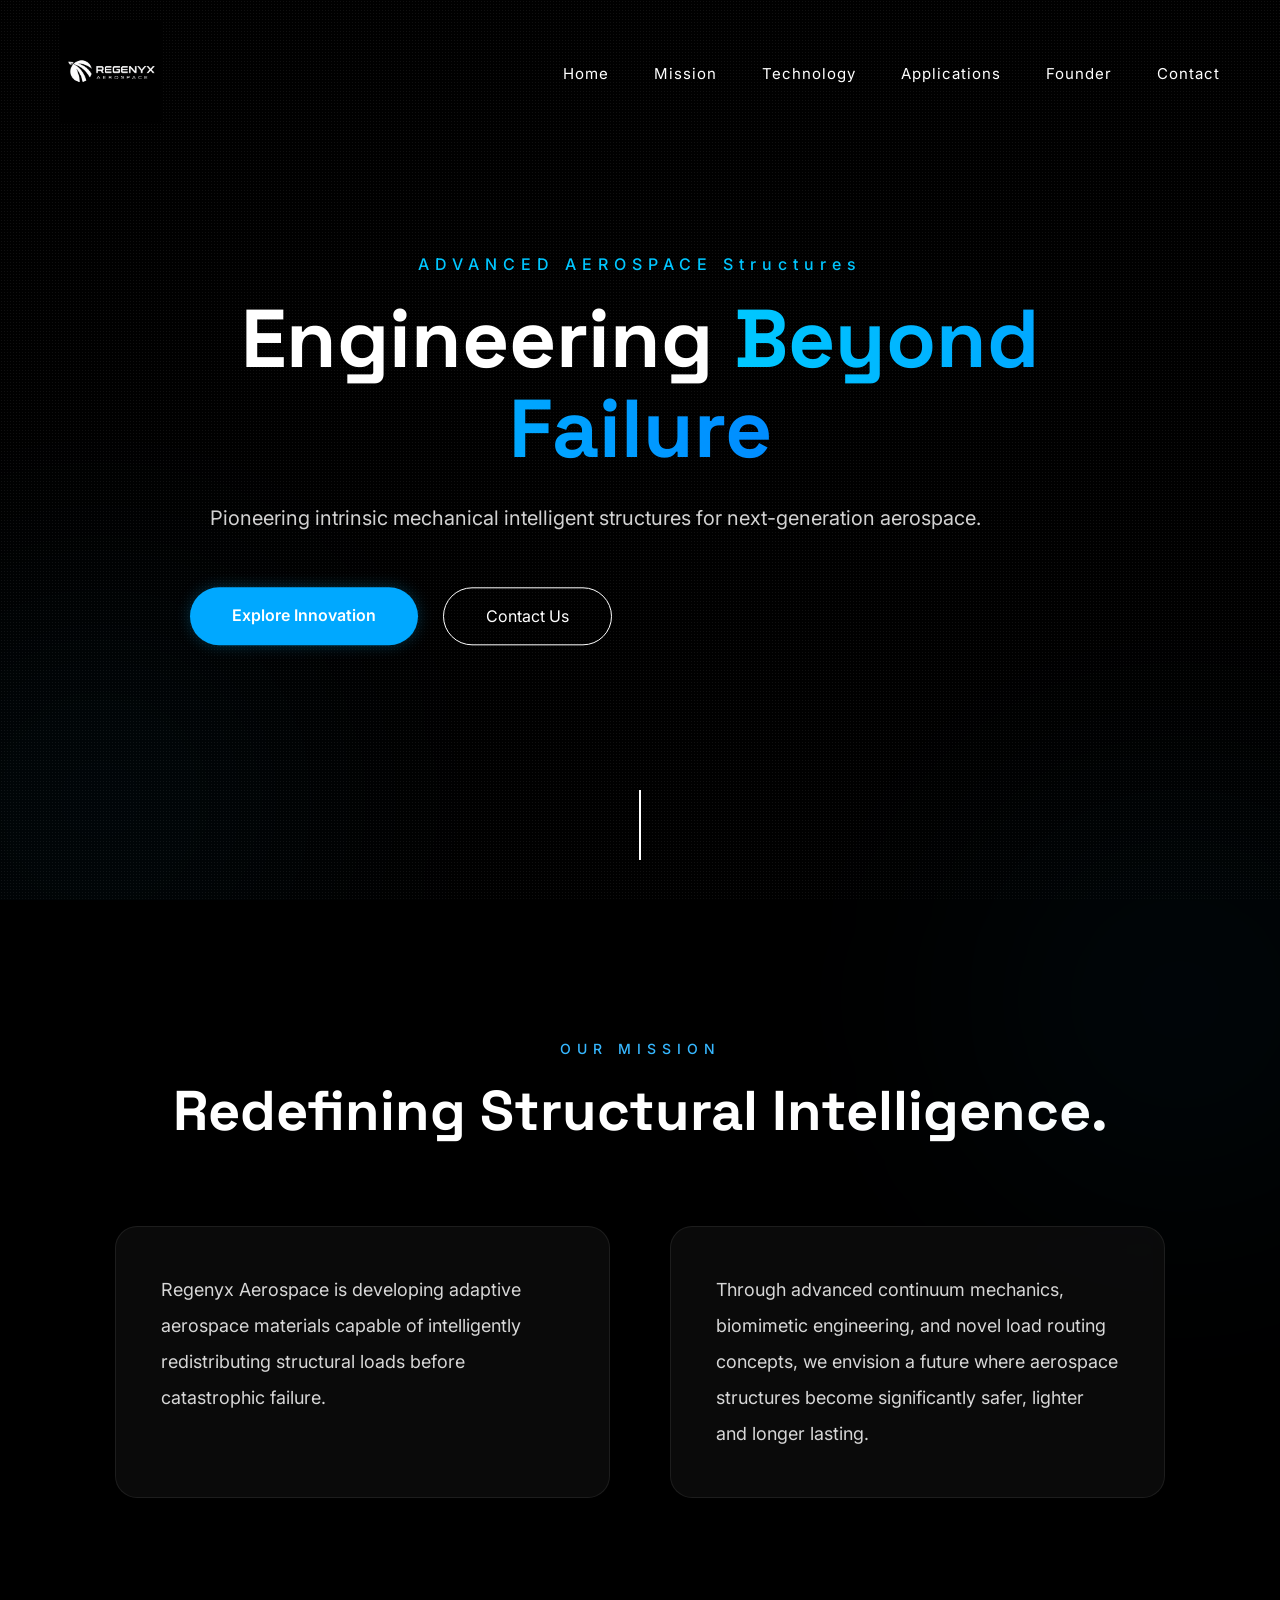
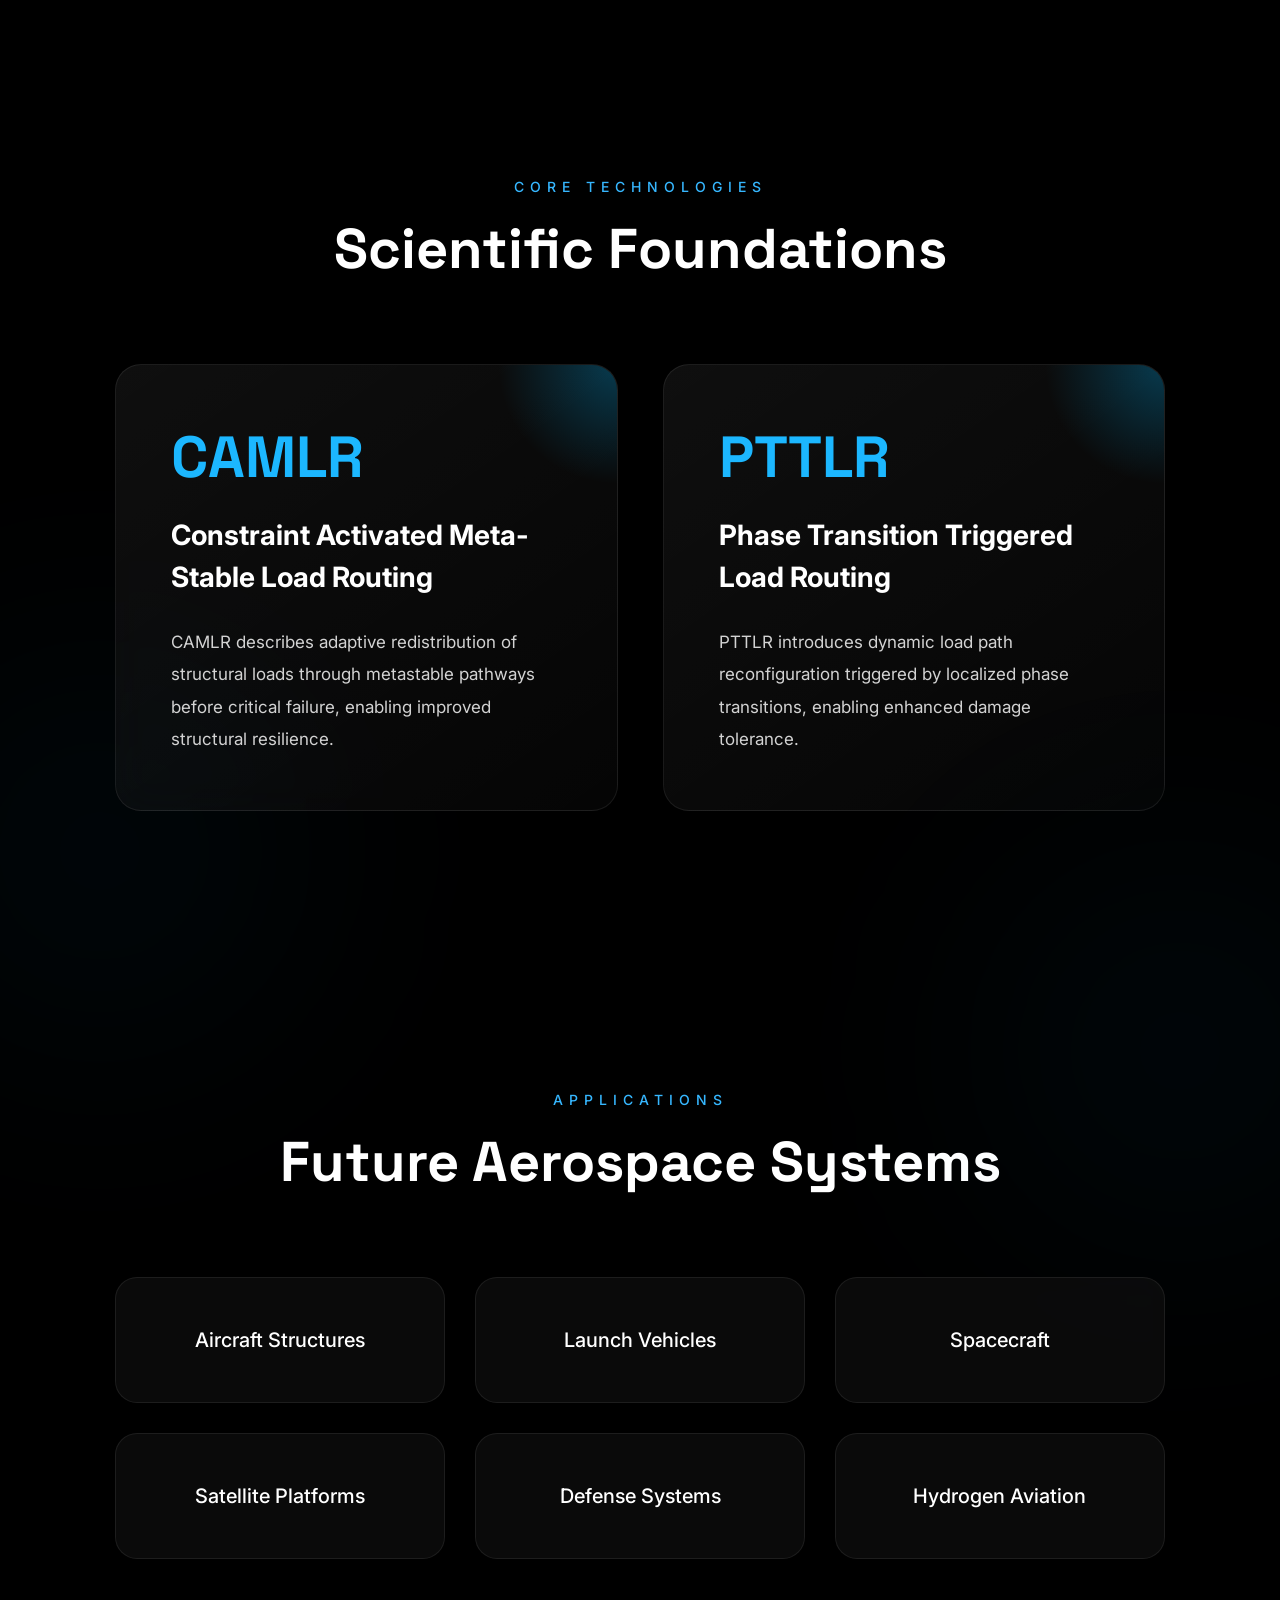
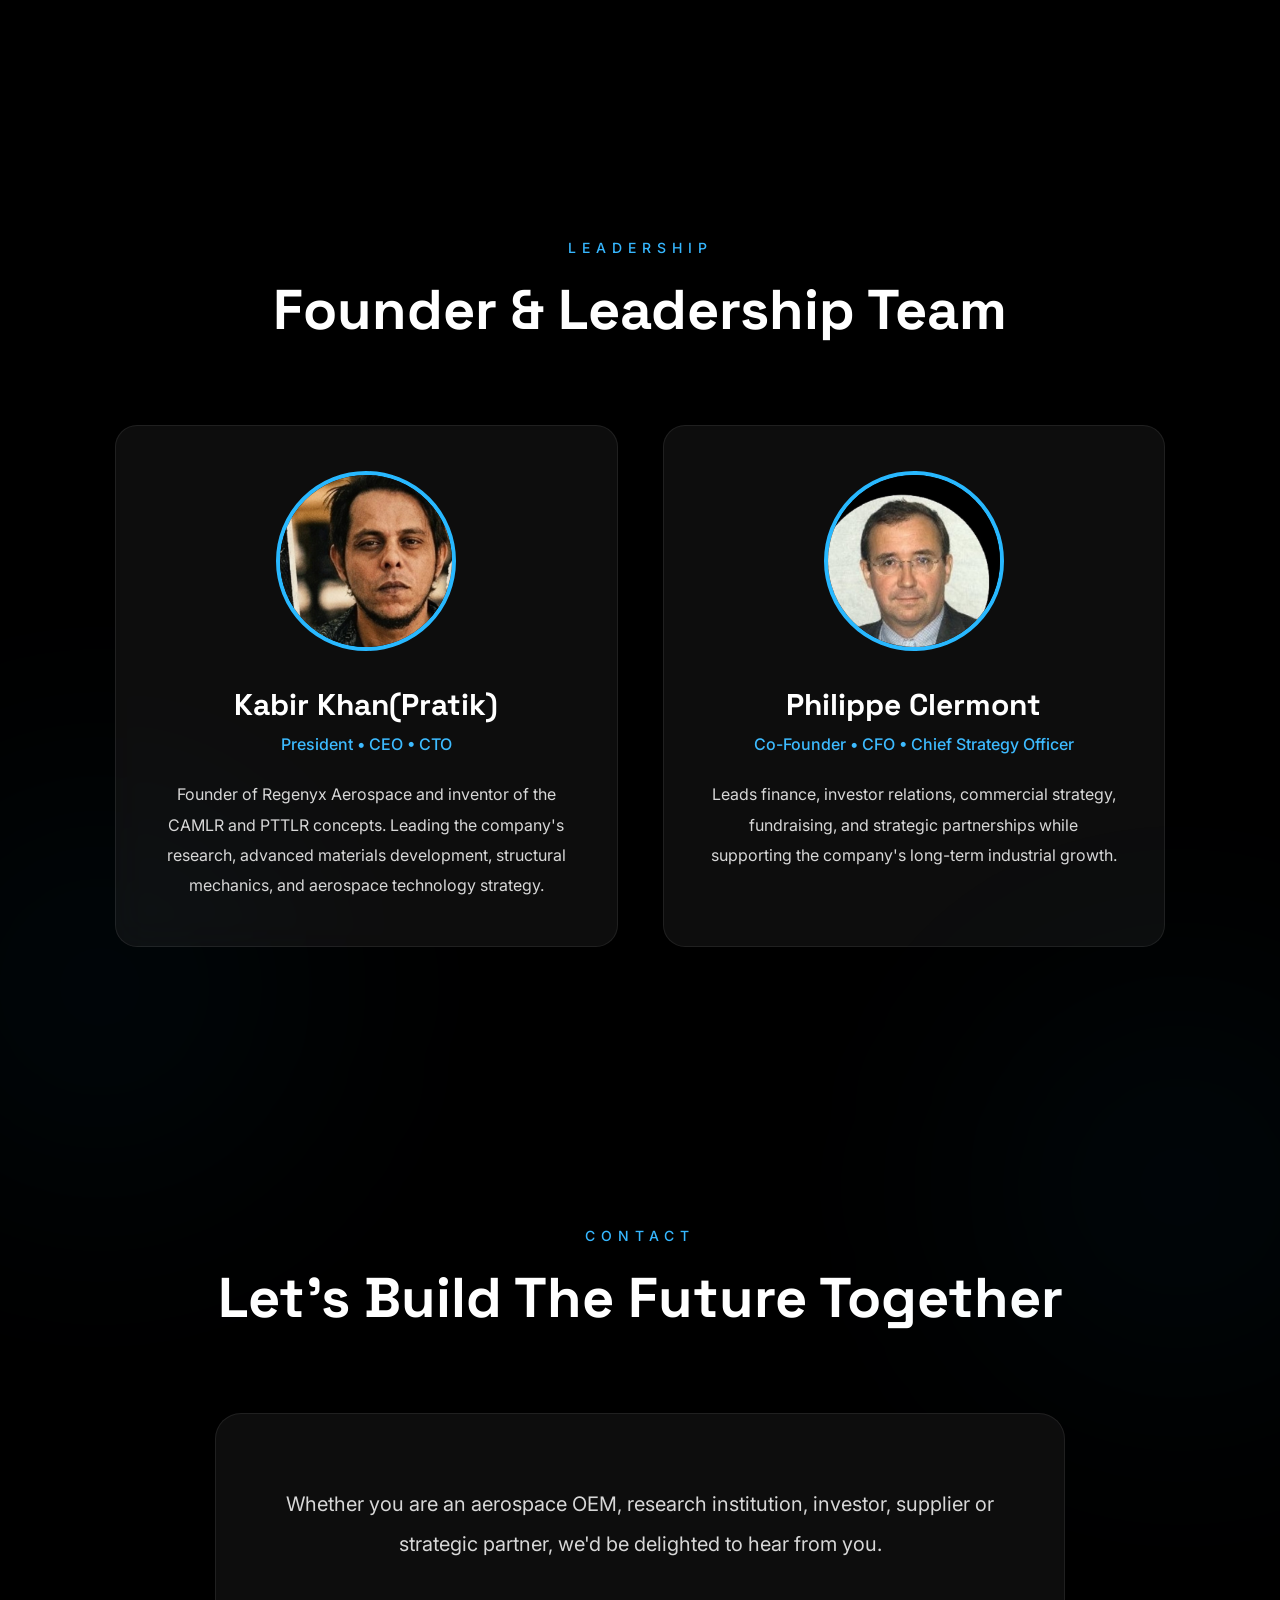
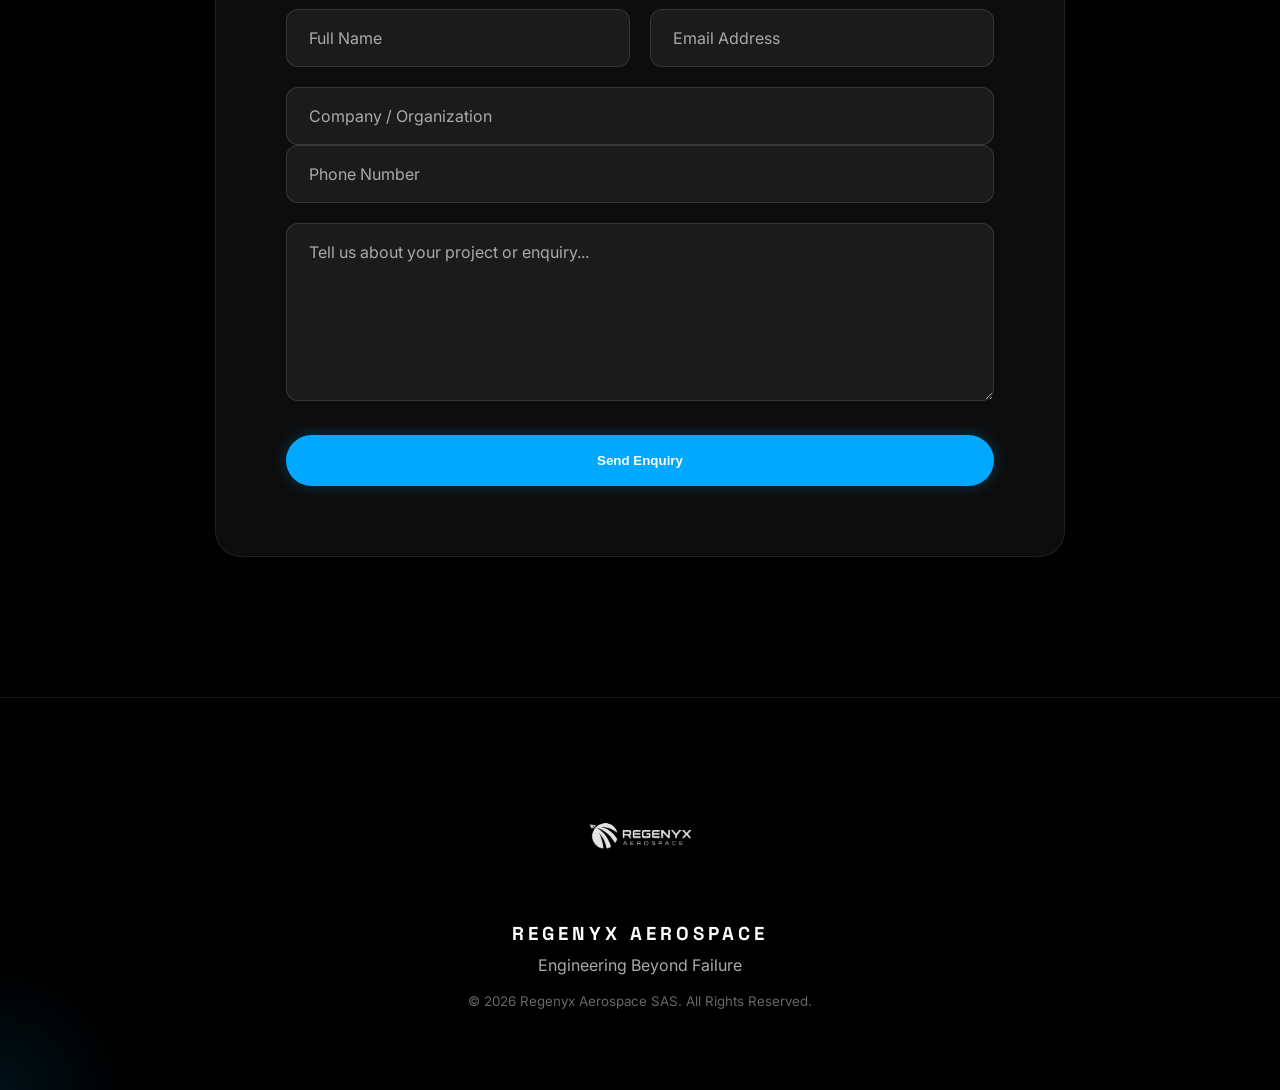
==== index.html @ 443509a9 "Update index.html" ====
<!DOCTYPE html>
<html lang="en">

<head>

    <!-- ==========================================================
         BASIC META
    =========================================================== -->

    <meta charset="UTF-8">
    <meta http-equiv="content-language" content="en">

    <meta http-equiv="X-UA-Compatible" content="IE=edge">

    <meta name="viewport"
          content="width=device-width, initial-scale=1.0">

    <meta name="theme-color"
          content="#07121F">

    <meta name="author"
          content="Regenyx Aerospace">

    <meta name="copyright"
          content="Regenyx Aerospace SAS">

    <meta name="robots"
    content="index, follow, max-snippet:-1, max-image-preview:large, max-video-preview:-1">

    <meta name="google-site-verification"
          content="YKE8x5AhGC8OCESdYDxOd8VeoygQMJdfBy6kQJTw3rc">

    <meta name="geo.region"
          content="FR">

    <meta name="geo.country"
          content="France">

    <meta name="geo.placename"
          content="Strasbourg">

    <!-- ==========================================================
         SEO
    =========================================================== -->

    <title>
        Regenyx Aerospace | Engineering Intelligent Aerospace Structures
    </title>

    <meta name="description"
          content="Regenyx Aerospace develops intelligent adaptive aerospace structures, advanced metamaterials, smart structural systems, and mechanical intelligence technologies for aviation, defence and future space missions.">

    <meta name="keywords"
          content="Regenyx Aerospace,
          Aerospace,
          Adaptive Structures,
          Mechanical Intelligence,
          CAMLR,
          PTTLR,
          Smart Structures,
          Metamaterials,
          Aircraft,
          Spacecraft,
          Satellite,
          Aerospace Engineering,
          Advanced Materials,
          Structural Mechanics,
          Intelligent Structures,
          Aerospace Startup,
          France,
          Space Technology,
          Engineering Innovation">

    <link rel="canonical"
          href="https://regenyx.space">

    <!-- ==========================================================
         OPEN GRAPH
    =========================================================== -->

    <meta property="og:type"
          content="website">

    <meta property="og:site_name"
          content="Regenyx Aerospace">

    <meta property="og:title"
          content="Regenyx Aerospace">

    <meta property="og:description"
          content="Engineering Intelligent Structures for the Future of Flight Missions.">

    <meta property="og:url"
          content="https://regenyx.space">

    <meta property="og:image:width" content="1200">
    <meta property="og:image:height" content="630">
    <meta property="og:image:alt"
    content="Regenyx Aerospace - Engineering Intelligent Aerospace Structures">

    <!-- ==========================================================
         TWITTER
    =========================================================== -->

    <meta name="twitter:card"
          content="summary_large_image">

    <meta name="twitter:title"
          content="Regenyx Aerospace">

    <meta name="twitter:description"
          content="Engineering Intelligent Structures for the Future of Flight Missions.">

    <meta name="twitter:image"
          content="https://regenyx.space/images/social-preview.jpg">

    <!-- ==========================================================
         PERFORMANCE
    =========================================================== -->

    <link rel="preconnect"
          href="https://fonts.googleapis.com">

    <link rel="preconnect"
          href="https://fonts.gstatic.com"
          crossorigin>

    <link rel="preload"
          href="videos/space.mp4.mp4"
          as="video"
          type="video/mp4">

    <!-- ==========================================================
         GOOGLE FONTS
    =========================================================== -->

    <link href="https://fonts.googleapis.com/css2?family=Inter:wght@300;400;500;600;700&family=Space+Grotesk:wght@400;500;600;700&display=swap"
          rel="stylesheet">

    <!-- ==========================================================
         ICONS
    =========================================================== -->

    <link rel="icon"
          type="image/png"
          href="images/favicon.png">

    <link rel="apple-touch-icon"
          href="images/favicon.png">
    <link rel="manifest" href="/site.webmanifest">

    <!-- ==========================================================
         CSS
    =========================================================== -->

    <link rel="stylesheet"
          href="css/style.css">

    <!-- ==========================================================
         SCHEMA
    =========================================================== -->

    <script type="application/ld+json">
{
 "@context":"https://schema.org",
 "@type":"Corporation",
 "name":"Regenyx Aerospace",
 "url":"https://regenyx.space",
 "logo":"https://regenyx.space/images/logo.png",
 "description":"Engineering intelligent adaptive aerospace structures and advanced mechanical intelligence technologies.",
 "industry":"Aerospace Engineering",
 "foundingLocation":"France",
 "email":"contact@regenyx.space",
 "founder":{
   "@type":"Person",
   "name":"Kabir Khan"
 }
}
</script>

</head>

<body>

    <!-- Global Background Video -->

<div class="video-background">

    <video autoplay muted loop playsinline>

        <source src="videos/space.mp4.mp4" type="video/mp4">

    </video>

</div>

<div class="video-overlay"></div>


    <!-- ========================= -->
    <!-- LOADER -->
    <!-- ========================= -->

    <div id="loader">

        <img src="images/regenyx website.png" class="loader-logo">

        <h2>Initializing Adaptive Structures...</h2>

        <div class="loader-bar">

            <span></span>

        </div>

    </div>



    <!-- ========================= -->
    <!-- CURSOR -->
    <!-- ========================= -->

    



    <!-- ========================= -->
    <!-- NAVBAR -->
    <!-- ========================= -->

    <header>

        <nav>

            <div class="logo">

              <img src="images/regenyx website.png" alt="Regenyx Logo">

            </div>

            <ul>

                <li><a href="#home">Home</a></li>

                <li><a href="#mission">Mission</a></li>

                <li><a href="#technology">Technology</a></li>

                <li><a href="#applications">Applications</a></li>

                <li><a href="#founder">Founder</a></li>

                <li><a href="#contact">Contact</a></li>

            </ul>

        </nav>

    </header>



    <!-- ========================= -->
    <!-- HERO -->
    <!-- ========================= -->

    <section id="home" class="hero">


    

        <div class="hero-content">

            

            <h4>ADVANCED AEROSPACE Structures</h4>

            <h1>

                Engineering

                <span>Beyond Failure</span>

            </h1>

            <p>

                Pioneering intrinsic mechanical intelligent structures 
                for next-generation aerospace.

            </p>

            <div class="hero-buttons">

                <a href="#technology" class="btn">

                    Explore Innovation

                </a>

                <a href="#contact" class="btn-outline">

                    Contact Us

                </a>

            </div>

        </div>

        <div class="scroll-indicator">

            <span></span>

        </div>

    </section>



    <!-- ========================= -->
    <!-- MISSION -->
    <!-- ========================= -->

    <section id="mission" class="mission">

        <div class="section-title">

            <h5>OUR MISSION</h5>

            <h2>

                Redefining Structural Intelligence.

            </h2>

        </div>

        <div class="mission-grid">

            <div>

                <p>

                    Regenyx Aerospace is developing adaptive aerospace
                    materials capable of intelligently redistributing
                    structural loads before catastrophic failure.

                </p>

            </div>

            <div>

                <p>

                    Through advanced continuum mechanics,
                    biomimetic engineering,
                    and novel load routing concepts,
                    we envision a future where aerospace
                    structures become significantly safer,
                    lighter and longer lasting.

                </p>

            </div>

        </div>

    </section>



    <!-- ========================= -->
    <!-- TECHNOLOGY -->
    <!-- ========================= -->

    <section id="technology" class="technology">

        <div class="section-title">

            <h5>CORE TECHNOLOGIES</h5>

            <h2>

                Scientific Foundations

            </h2>

        </div>


        <div class="cards">

            <div class="card">

                <h3>CAMLR</h3>

                <h4>

                    Constraint Activated

                    Meta-Stable

                    Load Routing

                </h4>

                <p>

                    CAMLR describes adaptive redistribution
                    of structural loads through metastable
                    pathways before critical failure,
                    enabling improved structural resilience.

                </p>

            </div>


            <div class="card">

                <h3>PTTLR</h3>

                <h4>

                    Phase Transition

                    Triggered

                    Load Routing

                </h4>

                <p>

                    PTTLR introduces dynamic load path
                    reconfiguration triggered by
                    localized phase transitions,
                    enabling enhanced damage tolerance.

                </p>

            </div>

        </div>

    </section>



    <!-- ========================= -->
    <!-- APPLICATIONS -->
    <!-- ========================= -->

    <section id="applications">

        <div class="section-title">

            <h5>APPLICATIONS</h5>

            <h2>

                Future Aerospace Systems

            </h2>

        </div>

        <div class="application-grid">

            <div>Aircraft Structures</div>

            <div>Launch Vehicles</div>

            <div>Spacecraft</div>

            <div>Satellite Platforms</div>

            <div>Defense Systems</div>

            <div>Hydrogen Aviation</div>

        </div>

    </section>



    <!-- ========================= -->
    <!-- FOUNDER -->
    <!-- ========================= -->


<section id="founder">

    <div class="section-title">

        <h5>LEADERSHIP</h5>

        <h2>

            Founder & Leadership Team

        </h2>

    </div>

    <div class="leadership-grid">

        <!-- Founder -->

        <div class="leader-card">

            <img src="images/kabir111.jpeg" alt="Kabir Khan">

            <h3>Kabir Khan(Pratik)</h3>

            <h4>President • CEO • CTO</h4>

            <p>

                Founder of Regenyx Aerospace and inventor of the CAMLR and
                PTTLR concepts. Leading the company's research, advanced
                materials development, structural mechanics, and aerospace
                technology strategy.

            </p>

        </div>

        <!-- Co-Founder -->

        <div class="leader-card">

            <img src="images/Mr. Clermont.jpeg" alt="Philippe Clermont">

            <h3>Philippe Clermont</h3>

            <h4>Co-Founder • CFO • Chief Strategy Officer</h4>

            <p>

                Leads finance, investor relations, commercial strategy,
                fundraising, and strategic partnerships while supporting
                the company's long-term industrial growth.

            </p>

        </div>

    </div>

</section>

    </section>



    <!-- ========================= -->
    <!-- CONTACT -->
    <!-- ========================= -->

    <!-- ========================= -->
<!-- CONTACT -->
<!-- ========================= -->

<section id="contact">

    <div class="section-title">

        <h5>CONTACT</h5>

        <h2>Let's Build The Future Together</h2>

    </div>

    <div class="contact-box">

        <p>

            Whether you are an aerospace OEM, research institution,
            investor, supplier or strategic partner, we'd be delighted
            to hear from you.

        </p>

       <form action="https://formsubmit.co/pclermont@sullypartners.com" method="POST">

    <!-- Disable Captcha -->
 <input type="hidden" name="_captcha" value="false">

    <!-- Subject -->
    <input type="hidden" name="_subject" value="New Website Enquiry - Regenyx Aerospace">

    <!-- Redirect after submission -->
    <input type="hidden" name="_next" value="https://regenyx.space/?success=true">

    <div class="input-group">

                <input type="text"
                       name="Name"
                       placeholder="Full Name"
                       required>

                <input type="email"
                       name="Email"
                       placeholder="Email Address"
                       required>

            </div>

            <input type="text"
                   name="Company"
                   placeholder="Company / Organization">

            <input type="text"
                   name="Phone"
                   placeholder="Phone Number">

            <textarea
                name="Message"
                rows="7"
                placeholder="Tell us about your project or enquiry..."
                required></textarea>

            <button type="submit" class="btn">

                Send Enquiry

            </button>

        </form>

    </div>

</section>



    <!-- ========================= -->
    <!-- FOOTER -->
    <!-- ========================= -->

    <footer>

        <img src="images/regenyx website.png">

        <h3>REGENYX AEROSPACE</h3>

        <p>

            Engineering Beyond Failure

        </p>

        <small>

            © 2026 Regenyx Aerospace SAS.
            All Rights Reserved.

        </small>

    </footer>



    <!-- ========================= -->
    <!-- JS -->
    <!-- ========================= -->

    <script src="js/script.js"></script>
<div id="success-popup" class="success-popup">
    <div class="popup-box">
        <h2>✅ Thank You!</h2>
        <p>Your message has been sent successfully.</p>

        <button onclick="closePopup()">Close</button>
    </div>
</div>
    <script>

function closePopup(){

    document.getElementById("success-popup").style.display="none";

    history.replaceState({}, document.title, window.location.pathname);

}

window.onload=function(){

    const params=new URLSearchParams(window.location.search);

    if(params.get("success")==="true"){

        document.getElementById("success-popup").style.display="flex";

    }

}

</script>
</body>

</html>
---- css/style.css ----
/* ==========================================
   REGENYX AEROSPACE
   Premium Website
   Part 1
========================================== */

:root{

    --bg:#000000;
    --surface:rgba(255,255,255,.05);
    --surface2:rgba(255,255,255,.08);

    --white:#ffffff;
    --text:#cfd5de;

    --blue:#3cb8ff;
    --cyan:#00f0ff;

    --border:rgba(255,255,255,.12);

    --radius:18px;

    --transition:.45s ease;

}

/* ========================================== */

*{

    margin:0;
    padding:0;
    box-sizing:border-box;

}

html{

    scroll-behavior:smooth;

}

body{

    background:#000;
    color:#fff;

    font-family:Inter,sans-serif;

    overflow-x:hidden;

}

/* Scrollbar */

::-webkit-scrollbar{

    width:8px;

}

::-webkit-scrollbar-track{

    background:#000;

}

::-webkit-scrollbar-thumb{

    background:#444;
    border-radius:50px;

}

::-webkit-scrollbar-thumb:hover{

    background:var(--blue);

}

/*==========================
GLOBAL VIDEO
==========================*/

.video-background{

position:fixed;

top:0;
left:0;

width:100%;
height:100%;

z-index:-100;

overflow:hidden;

}

.video-background video{

width:100%;
height:100%;

object-fit:cover;

}

.video-overlay{

position:fixed;

top:0;
left:0;

width:100%;
height:100%;

background:rgba(0,0,0,.72);

z-index:-99;

}

/* ==========================================
 LOADER
========================================== */

#loader{

    position:fixed;

    inset:0;

    background:#000;

    display:flex;

    justify-content:center;

    align-items:center;

    flex-direction:column;

    z-index:999999;

}

.loader-logo{

    width:150px;

    margin-bottom:30px;

    animation:pulse 2s infinite;

}

#loader h2{

    font-weight:300;

    letter-spacing:3px;

    margin-bottom:30px;

    color:#fff;

}

.loader-bar{

    width:260px;

    height:3px;

    background:#222;

    overflow:hidden;

}

.loader-bar span{

    display:block;

    width:0%;

    height:100%;

    background:linear-gradient(90deg,#008cff,#00f2ff);

    animation:loading 3s forwards;

}

@keyframes loading{

0%{

width:0%;

}

100%{

width:100%;

}

}

@keyframes pulse{

0%,100%{

transform:scale(1);

opacity:1;

}

50%{

transform:scale(1.05);

opacity:.75;

}

}

/* ==========================================
 CURSOR
========================================== */



/* ==========================================
 NAVBAR
========================================== */

header{

    position:fixed;

    top:0;

    left:0;

    width:100%;

    z-index:500;

    padding:22px 60px;

    transition:.4s;

}

header.scrolled{

    background:rgba(0,0,0,.55);

    backdrop-filter:blur(20px);

    border-bottom:1px solid rgba(255,255,255,.08);

}

nav{

    display:flex;

    justify-content:space-between;

    align-items:center;

}

.logo img{

height:102px;
width:auto;
display:block;
transition:.35s ease;

}

header.scrolled .logo img{

height:100px;

}

nav ul{

    display:flex;

    list-style:none;

    gap:45px;

}

nav ul li a{

    color:white;

    text-decoration:none;

    font-size:15px;

    letter-spacing:1px;

    transition:.4s;

}

nav ul li a:hover{

    color:var(--blue);

}

/* ==========================================
 HERO
========================================== */

.hero{

    position:relative;

    width:100%;

    height:100vh;

    overflow:hidden;

}


.hero-content{

position:absolute;

top:50%;
left:50%;

transform:translate(-50%,-50%);

z-index:5;

width:900px;

max-width:90%;

text-align:center;

}


.hero h4{

    color:#00c6ff;

    font-weight:500;

    letter-spacing:6px;

    margin-bottom:20px;

}

.hero h1{

    font-family:'Space Grotesk',sans-serif;

    font-size:82px;

    font-weight:700;

    line-height:1.1;

    margin-bottom:25px;

}

.hero h1 span{

    color:#00b7ff;

}

.hero p{

    width:820px;

    max-width:90%;

    font-size:20px;

    line-height:1.9;

    color:#d2d2d2;

    margin-bottom:50px;

}

/* ==========================================
 BUTTONS
========================================== */

.hero-buttons{

    display:flex;

    gap:25px;

}

.btn{

    padding:18px 42px;

    background:#00a8ff;

    color:white;

    text-decoration:none;

    border-radius:40px;

    transition:.4s;

    font-weight:600;

}

.btn:hover{

    transform:translateY(-5px);

    box-shadow:0 0 35px #00b7ff;

}

.btn-outline{

    padding:18px 42px;

    border:1px solid white;

    color:white;

    border-radius:40px;

    text-decoration:none;

    transition:.4s;

}

.btn-outline:hover{

    background:white;

    color:black;

}

/* ==========================================
 SCROLL INDICATOR
========================================== */

.scroll-indicator{

    position:absolute;

    bottom:40px;

    left:50%;

    transform:translateX(-50%);

}

.scroll-indicator span{

    width:2px;

    height:70px;

    display:block;

    background:white;

    animation:scroll 2s infinite;

}

@keyframes scroll{

0%{

opacity:0;

transform:translateY(-15px);

}

50%{

opacity:1;

}

100%{

opacity:0;

transform:translateY(15px);

}

}


/*=================================================
    GLOBAL SECTIONS
=================================================*/

section{

background:transparent;

position:relative;

padding:140px 9%;

}

.section-title{

    text-align:center;
    margin-bottom:80px;

}

.section-title h5{

    color:#36b7ff;
    letter-spacing:6px;
    font-size:14px;
    margin-bottom:18px;
    font-weight:500;

}

.section-title h2{

    font-family:'Space Grotesk',sans-serif;
    font-size:56px;
    font-weight:700;
    color:white;

}

/*=================================================
MISSION
=================================================*/

.mission{

background:transparent;

}

.mission-grid{

    display:grid;
    grid-template-columns:repeat(2,1fr);
    gap:60px;

}

.mission-grid div{

    background:rgba(255,255,255,.04);

    border:1px solid rgba(255,255,255,.08);

    backdrop-filter:blur(18px);

    border-radius:22px;

    padding:45px;

    transition:.45s;

}

.mission-grid div:hover{

    transform:translateY(-10px);

    border-color:#26b6ff;

    box-shadow:
    0 0 60px rgba(0,183,255,.18);

}

.mission-grid p{

    color:#d7d7d7;

    line-height:2;

    font-size:18px;

}

/*=================================================
TECHNOLOGY
=================================================*/

.technology{

    background: transparent;

}

.cards{

    display:grid;

    grid-template-columns:repeat(2,1fr);

    gap:45px;

}

.card{

    position:relative;

    overflow:hidden;

    padding:55px;

    border-radius:26px;

    background:

    linear-gradient(

    145deg,

    rgba(255,255,255,.06),

    rgba(255,255,255,.02)

    );

    backdrop-filter:blur(20px);

    border:1px solid rgba(255,255,255,.08);

    transition:.5s;

}

.card::before{

    content:"";

    position:absolute;

    top:-120px;

    right:-120px;

    width:240px;

    height:240px;

    background:

    radial-gradient(

    circle,

    rgba(0,183,255,.28),

    transparent 70%

    );

    transition:.5s;

}

.card:hover{

    transform:translateY(-15px);

    border-color:#2fb8ff;

    box-shadow:

    0 30px 80px rgba(0,183,255,.18);

}

.card:hover::before{

    transform:scale(1.3);

}

.card h3{

    font-family:'Space Grotesk';

    font-size:58px;

    color:#1cb7ff;

    margin-bottom:20px;

}

.card h4{

    font-size:28px;

    margin-bottom:28px;

    line-height:1.5;

}

.card p{

    color:#d3d3d3;

    line-height:1.9;

    font-size:17px;

}

/*=================================================
APPLICATIONS
=================================================*/

#applications{

    background: transparent;

}

.application-grid{

    display:grid;

    grid-template-columns:repeat(3,1fr);

    gap:30px;

}

.application-grid div{

    padding:50px;

    border-radius:22px;

    text-align:center;

    font-size:20px;

    font-weight:500;

    background:

    rgba(255,255,255,.04);

    border:1px solid rgba(255,255,255,.08);

    backdrop-filter:blur(18px);

    transition:.45s;

}

.application-grid div:hover{

    background:#0b2030;

    transform:translateY(-10px);

    box-shadow:

    0 0 45px rgba(0,183,255,.18);

}

/*=================================================
/*==============================
/*==============================
LEADERSHIP
==============================*/

.leadership-grid{

    display:grid;

    grid-template-columns:repeat(2,1fr);

    gap:45px;

    margin-top:60px;

}

.leader-card{

    background:rgba(255,255,255,.05);

    border:1px solid rgba(255,255,255,.08);

    backdrop-filter:blur(18px);

    border-radius:22px;

    padding:45px;

    text-align:center;

    transition:.4s;

}

.leader-card:hover{

    transform:translateY(-10px);

    border-color:#27b7ff;

    box-shadow:0 0 40px rgba(0,183,255,.18);

}

.leader-card img{

    width:180px;

    height:180px;

    object-fit:cover;

    border-radius:50%;

    border:4px solid #28b8ff;

    margin-bottom:30px;

}

.leader-card h3{

    font-family:'Space Grotesk';

    font-size:30px;

    margin-bottom:10px;

}

.leader-card h4{

    color:#3dbbff;

    margin-bottom:25px;

    font-weight:500;

}

.leader-card p{

    line-height:1.9;

    color:#d7d7d7;

}

/*=================================================
CONTACT
=================================================*/

#contact{

    background: transparent;

}

.contact-box{

    width:850px;

    max-width:100%;

    margin:auto;

    text-align:center;

    padding:70px;

    border-radius:26px;

    background:

    rgba(255,255,255,.05);

    border:1px solid rgba(255,255,255,.08);

    backdrop-filter:blur(20px);

}

.contact-box p{

    font-size:20px;

    color:#d7d7d7;

    line-height:2;

    margin-bottom:35px;

}

.contact-box a{

    display:inline-block;

    color:#39bbff;

    text-decoration:none;

    font-size:24px;

    font-weight:600;

    transition:.35s;

}

.contact-box a:hover{

    color:white;

    text-shadow:

    0 0 20px #00c8ff;

}
/*=================================================
FOOTER
=================================================*/

footer{

    padding:80px 20px;

    text-align:center;

    background:#000;

    border-top:1px solid rgba(255,255,255,.08);

}

footer img{

    width:120px;

    margin-bottom:20px;

    opacity:.9;

}

footer h3{

    font-family:'Space Grotesk';

    letter-spacing:4px;

    margin-bottom:10px;

}

footer p{

    color:#aaa;

    margin-bottom:15px;

}

footer small{

    color:#666;

}

/*=================================================
HOVER GLOW EFFECT (GLOBAL)
=================================================*/

a, .card, .application-grid div{

    position:relative;

}

a::after{

    content:"";

    position:absolute;

    left:0;

    bottom:-5px;

    width:0%;

    height:2px;

    background:#00c8ff;

    transition:.4s;

}

a:hover::after{

    width:100%;

}

/*=================================================
SCROLL REVEAL ANIMATIONS
=================================================*/

.reveal{

    opacity:0;

    transform:translateY(80px);

    transition:1s ease;

}

.reveal.active{

    opacity:1;

    transform:translateY(0);

}

/*=================================================
NAVBAR SCROLL EFFECT
=================================================*/

header.scrolled{

    box-shadow:0 10px 40px rgba(0,0,0,.6);

}

/*=================================================
GLOW BACKGROUND EFFECT
=================================================*/

section::before{

    content:"";

    position:absolute;

    width:600px;

    height:600px;

    background:radial-gradient(circle,
    rgba(0,183,255,.12),
    transparent 70%);

    filter:blur(120px);

    z-index:0;

    opacity:.5;

}

section:nth-child(even)::before{

    right:-200px;
    top:-200px;

}

section:nth-child(odd)::before{

    left:-200px;
    bottom:-200px;

}

/*=================================================
HERO PARTICLE LAYER (SUBTLE)
=================================================*/

.hero::after{

    content:"";

    position:absolute;

    inset:0;

    background-image:
    radial-gradient(white 1px, transparent 1px);

    background-size:3px 3px;

    opacity:.06;

}

/*=================================================
BUTTON GLOW INTENSITY
=================================================*/

.btn{

    box-shadow:0 0 15px rgba(0,183,255,.25);

}

.btn:hover{

    box-shadow:
    0 0 25px #00c8ff,
    0 0 60px rgba(0,200,255,.5);

}

/*=================================================
CARD LIGHT SWEEP EFFECT
=================================================*/

.card::after{

    content:"";

    position:absolute;

    top:0;

    left:-100%;

    width:60%;

    height:100%;

    background:linear-gradient(
    120deg,
    transparent,
    rgba(255,255,255,.2),
    transparent
    );

    transition:.8s;

}

.card:hover::after{

    left:140%;

}

/*=================================================
APPLICATION HOVER LIGHT
=================================================*/

.application-grid div::before{

    content:"";

    position:absolute;

    inset:0;

    border-radius:22px;

    background:radial-gradient(circle at center,
    rgba(0,183,255,.15),
    transparent 70%);

    opacity:0;

    transition:.4s;

}

.application-grid div:hover::before{

    opacity:1;

}

/*=================================================
SCROLL PROGRESS BAR
=================================================*/

#progress-bar{

    position:fixed;

    top:0;

    left:0;

    height:3px;

    width:0%;

    background:#00c8ff;

    z-index:9999;

}

/*=================================================
MOUSE LIGHT EFFECT
=================================================*/

body::after{

    content:"";

    position:fixed;

    width:300px;

    height:300px;

    background:radial-gradient(circle,
    rgba(0,183,255,.15),
    transparent 60%);

    pointer-events:none;

    transform:translate(-50%,-50%);

    z-index:1;

    opacity:.6;

}

/*=================================================
SMOOTH FADE TRANSITIONS
=================================================*/

section{

    transition:background .6s ease;

}

/*=================================================
TEXT GRADIENT HIGHLIGHT
=================================================*/

.hero h1 span{

    background:linear-gradient(90deg,#00c8ff,#008cff);

    -webkit-background-clip:text;

    -webkit-text-fill-color:transparent;

}

/*=============================================
RESPONSIVE DESIGN
=============================================*/

@media (max-width:1200px){

.hero h1{

font-size:64px;

}

.section-title h2{

font-size:46px;

}

.cards{

grid-template-columns:1fr;

}

.application-grid{

grid-template-columns:repeat(2,1fr);

}

.mission-grid{

grid-template-columns:1fr;

}

}

@media (max-width:900px){

header{

padding:20px 30px;

}

nav{

flex-direction:column;

gap:20px;

}

nav ul{

gap:20px;

flex-wrap:wrap;

justify-content:center;

}

.hero h1{

font-size:48px;

}

.hero p{

font-size:17px;

}

.hero-buttons{

flex-direction:column;

}

.application-grid{

grid-template-columns:1fr;

}

.section-title h2{

font-size:38px;

}

.card{

padding:35px;

}

.card h3{

font-size:44px;

}

.founder-box,

.contact-box{

padding:45px 25px;

}

}

@media (max-width:600px){

.hero-logo{

width:120px;

}

.hero h4{

font-size:12px;

letter-spacing:3px;

}

.hero h1{

font-size:36px;

}

.hero p{

font-size:16px;

line-height:1.8;

}

.section{

padding:90px 8%;

}

.section-title h2{

font-size:32px;

}

.logo img{

height:48px;

}

nav ul{

font-size:14px;

gap:15px;

}

.btn,

.btn-outline{

padding:14px 28px;

font-size:15px;

}

footer h3{

font-size:22px;

}

}

/*=============================
CONTACT FORM
=============================*/

.contact-box form{

    margin-top:45px;

}

.input-group{

    display:grid;

    grid-template-columns:1fr 1fr;

    gap:20px;

    margin-bottom:20px;

}

.contact-box input,
.contact-box textarea{

    width:100%;

    padding:18px 22px;

    background:rgba(255,255,255,.06);

    border:1px solid rgba(255,255,255,.12);

    color:white;

    font-size:16px;

    border-radius:12px;

    outline:none;

    transition:.35s;

    font-family:Inter,sans-serif;

}

.contact-box textarea{

    resize:vertical;

    margin-top:20px;

    margin-bottom:30px;

}

.contact-box input:focus,
.contact-box textarea:focus{

    border-color:#1cb7ff;

    box-shadow:0 0 25px rgba(28,183,255,.25);

}

.contact-box input::placeholder,
.contact-box textarea::placeholder{

    color:#aaa;

}

.contact-box button{

    width:100%;

    border:none;

    cursor:pointer;

}

.success-popup{
    position:fixed;
    inset:0;
    background:rgba(0,0,0,.65);
    display:none;
    justify-content:center;
    align-items:center;
    z-index:9999;
}

.popup-box{
    background:#fff;
    padding:35px;
    width:420px;
    max-width:90%;
    border-radius:15px;
    text-align:center;
    box-shadow:0 20px 50px rgba(0,0,0,.3);
}

.popup-box h2{
    color:#1d7a43;
    margin-bottom:10px;
}

.popup-box p{
    color:#555;
    margin-bottom:25px;
}

.popup-box button{
    background:#0c8b47;
    color:#fff;
    border:none;
    padding:12px 30px;
    border-radius:8px;
    cursor:pointer;
    font-size:16px;
}

.popup-box button:hover{
    background:#086935;
}
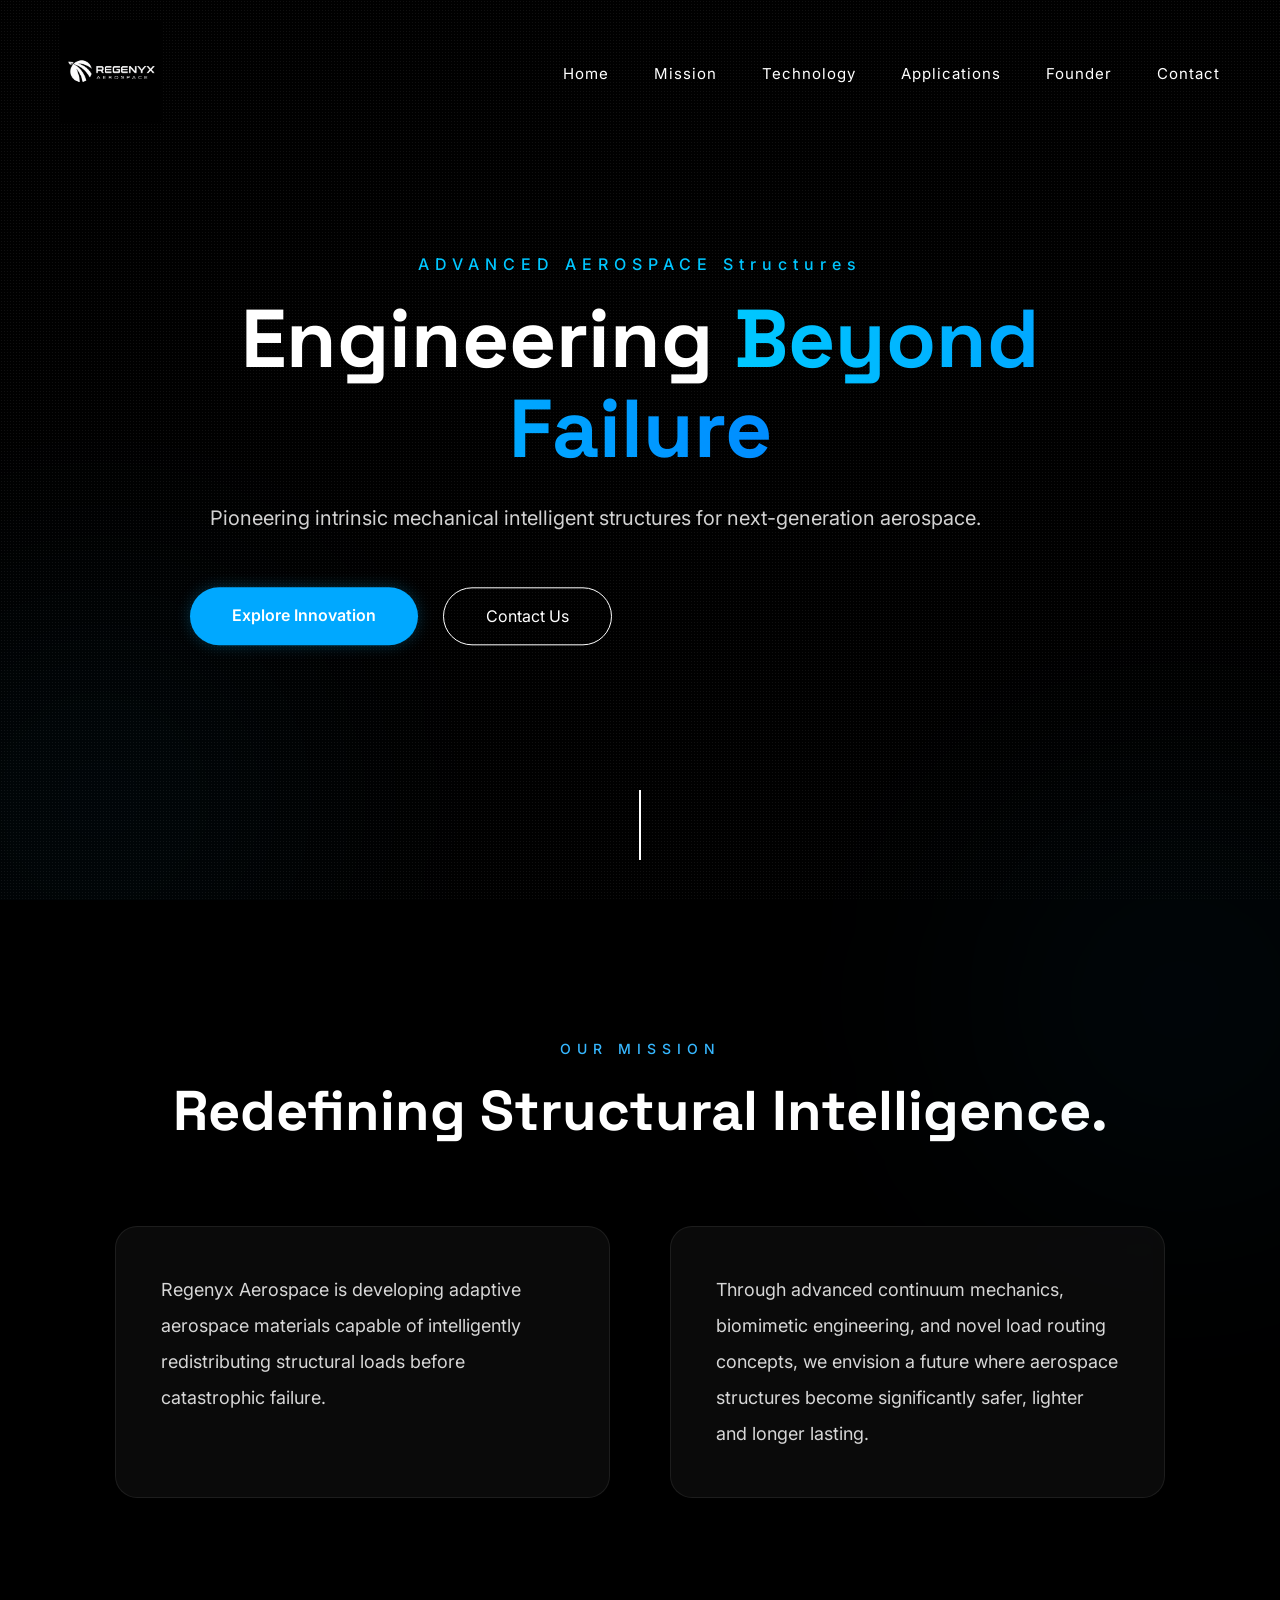
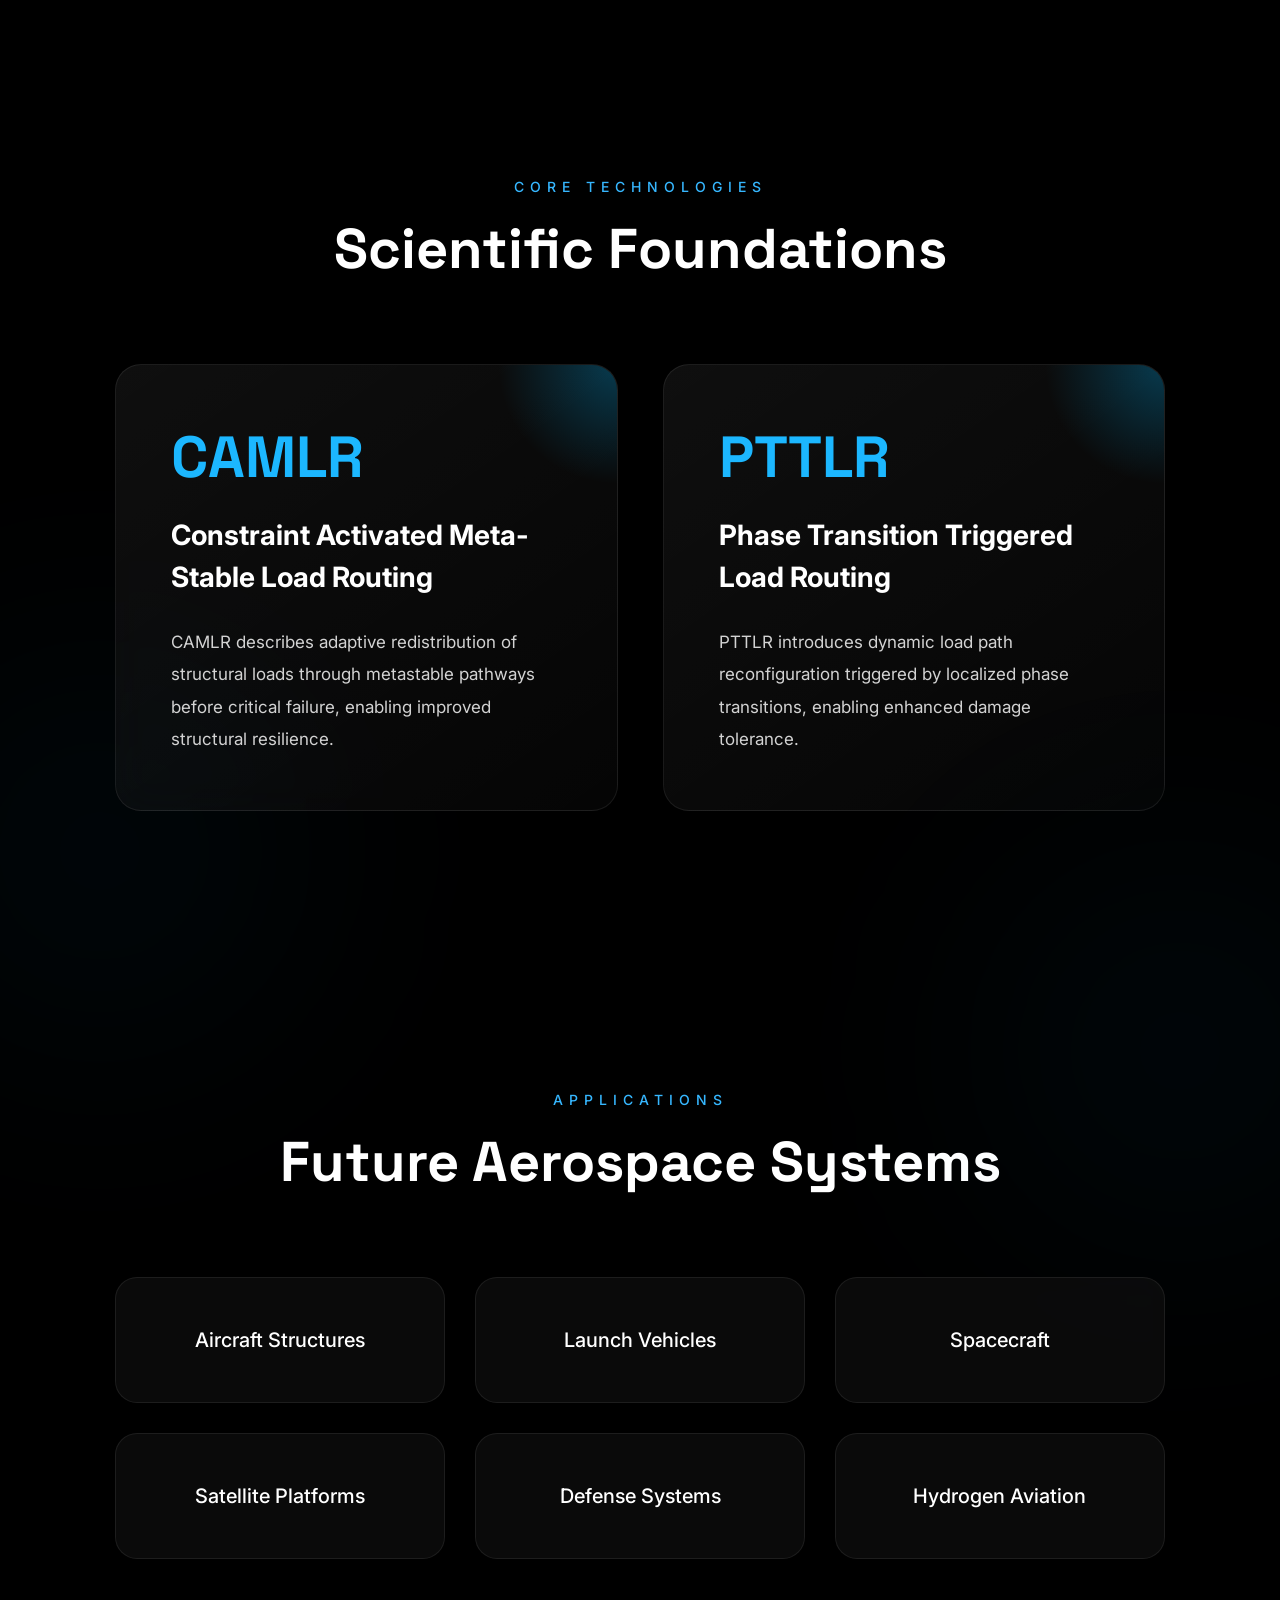
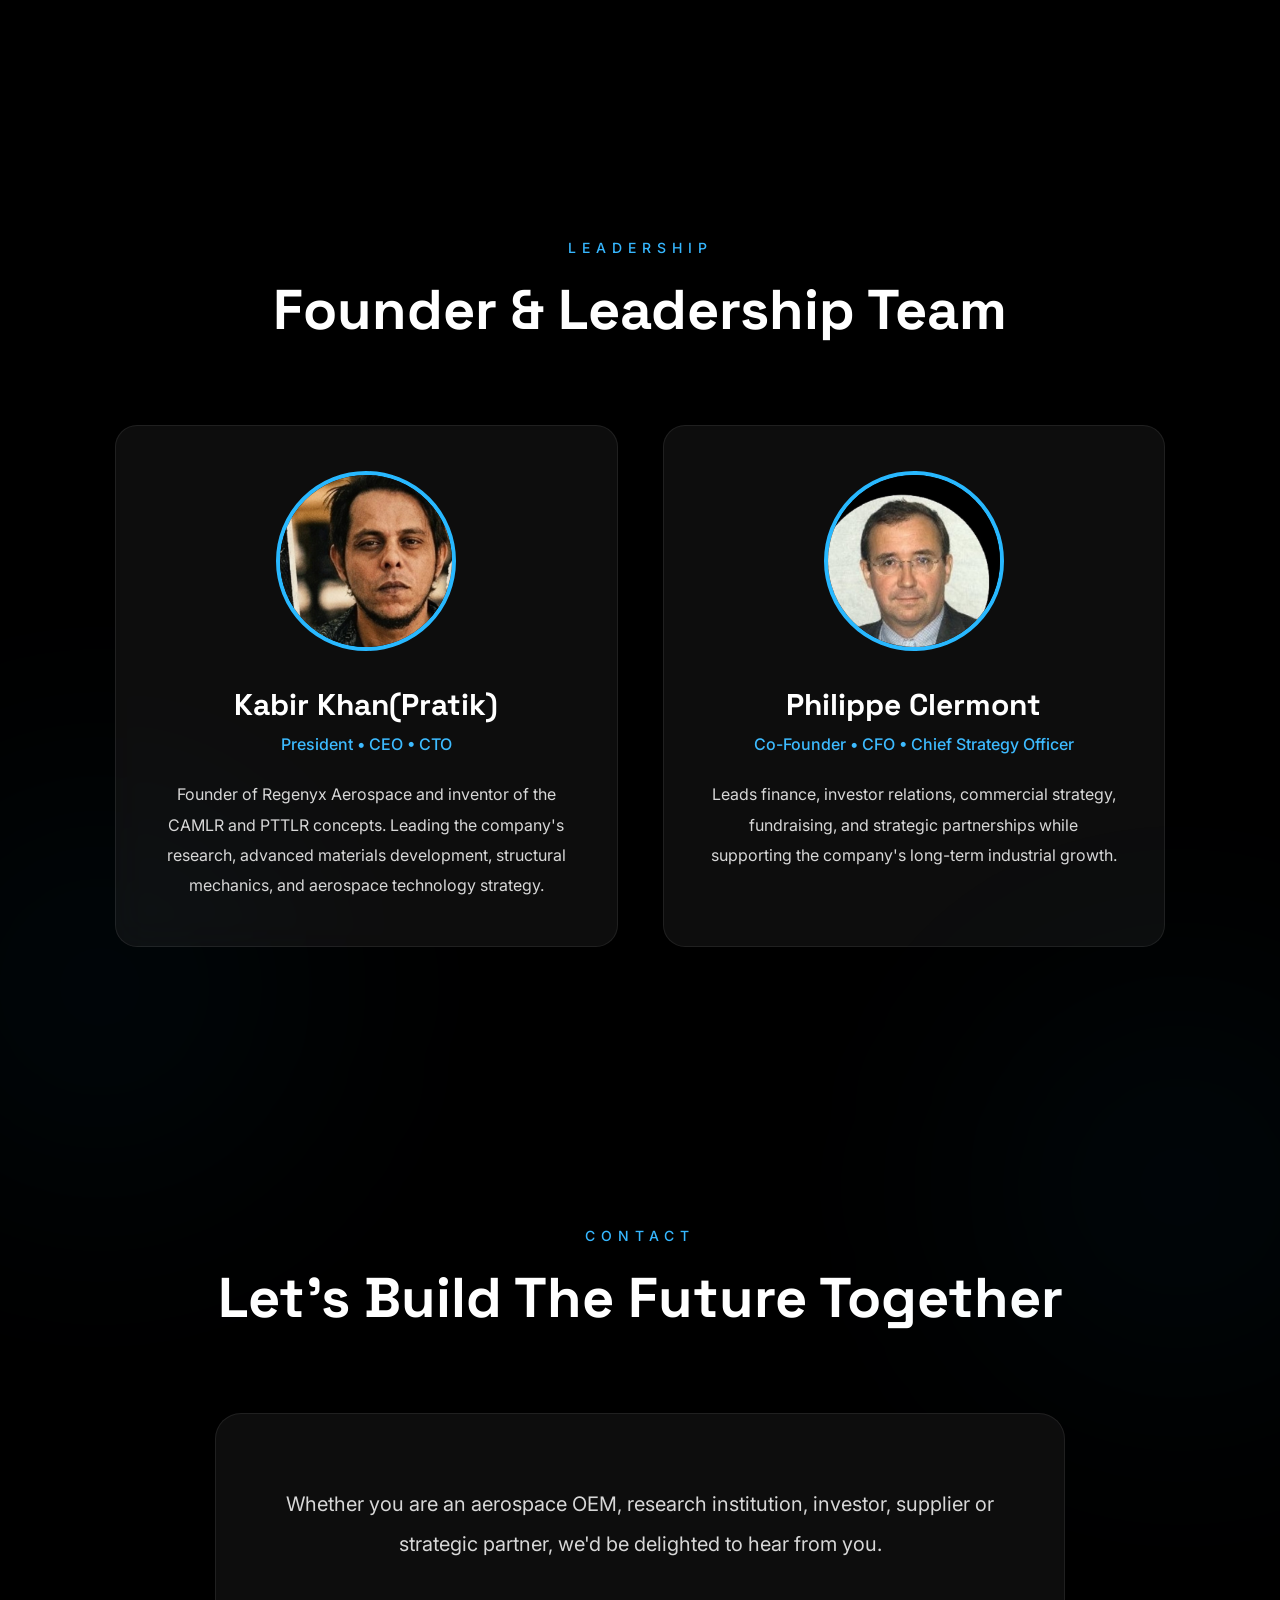
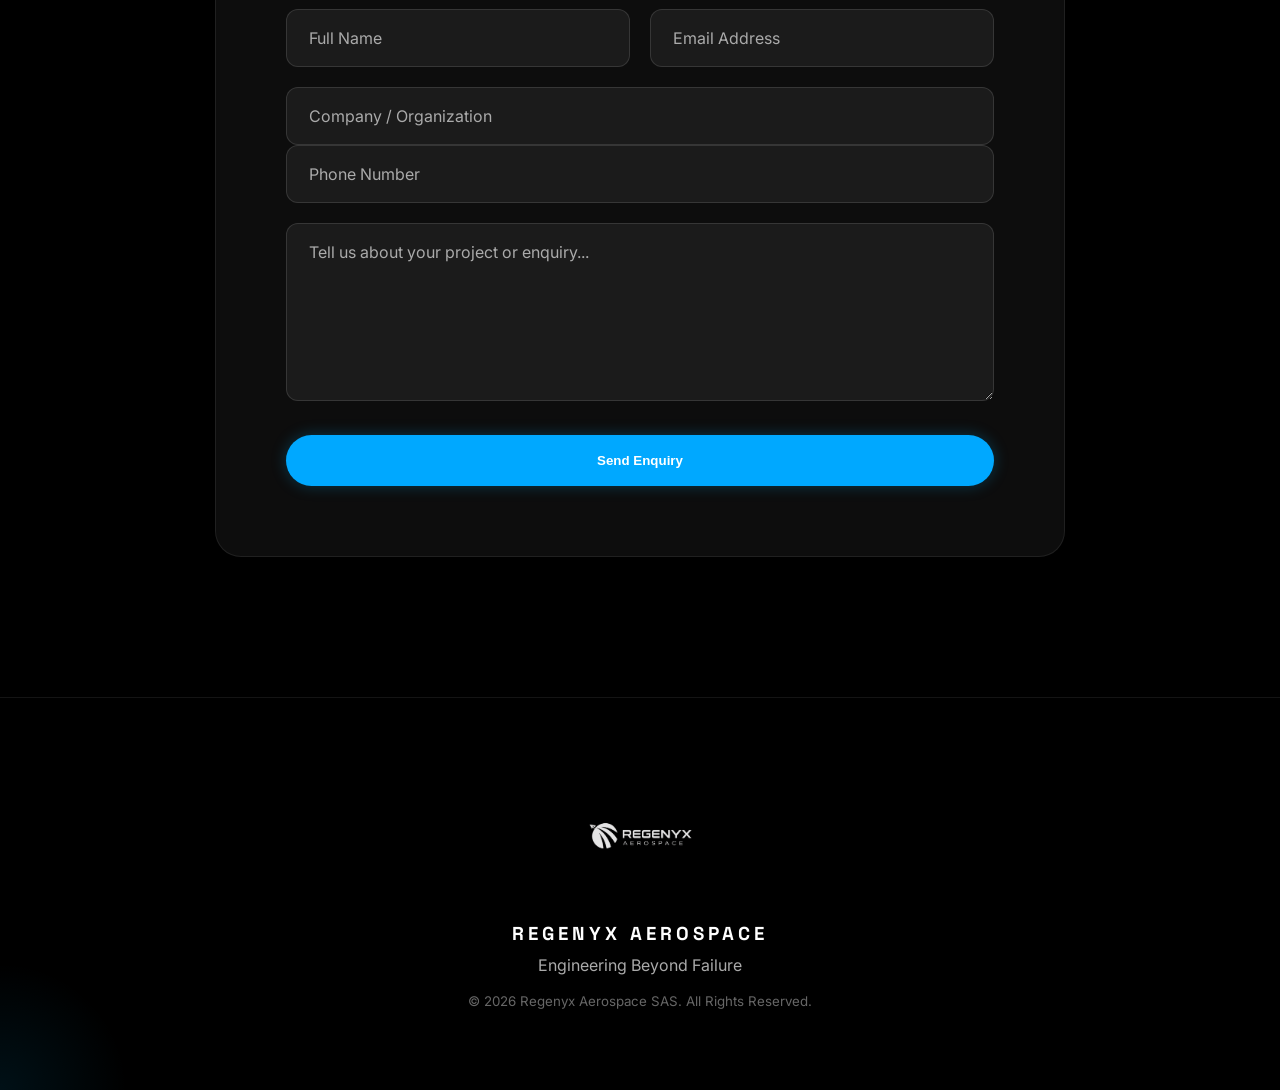
==== commit 17a53c93: "Update index.html" ====
--- a/index.html
+++ b/index.html
@@ -186,7 +186,14 @@
 
 <div class="video-background">
 
-    <video autoplay muted loop playsinline>
+    <video
+    autoplay
+    muted
+    loop
+    playsinline
+    preload="auto"
+    disablepictureinpicture
+>
 
         <source src="videos/space.mp4.mp4" type="video/mp4">
 
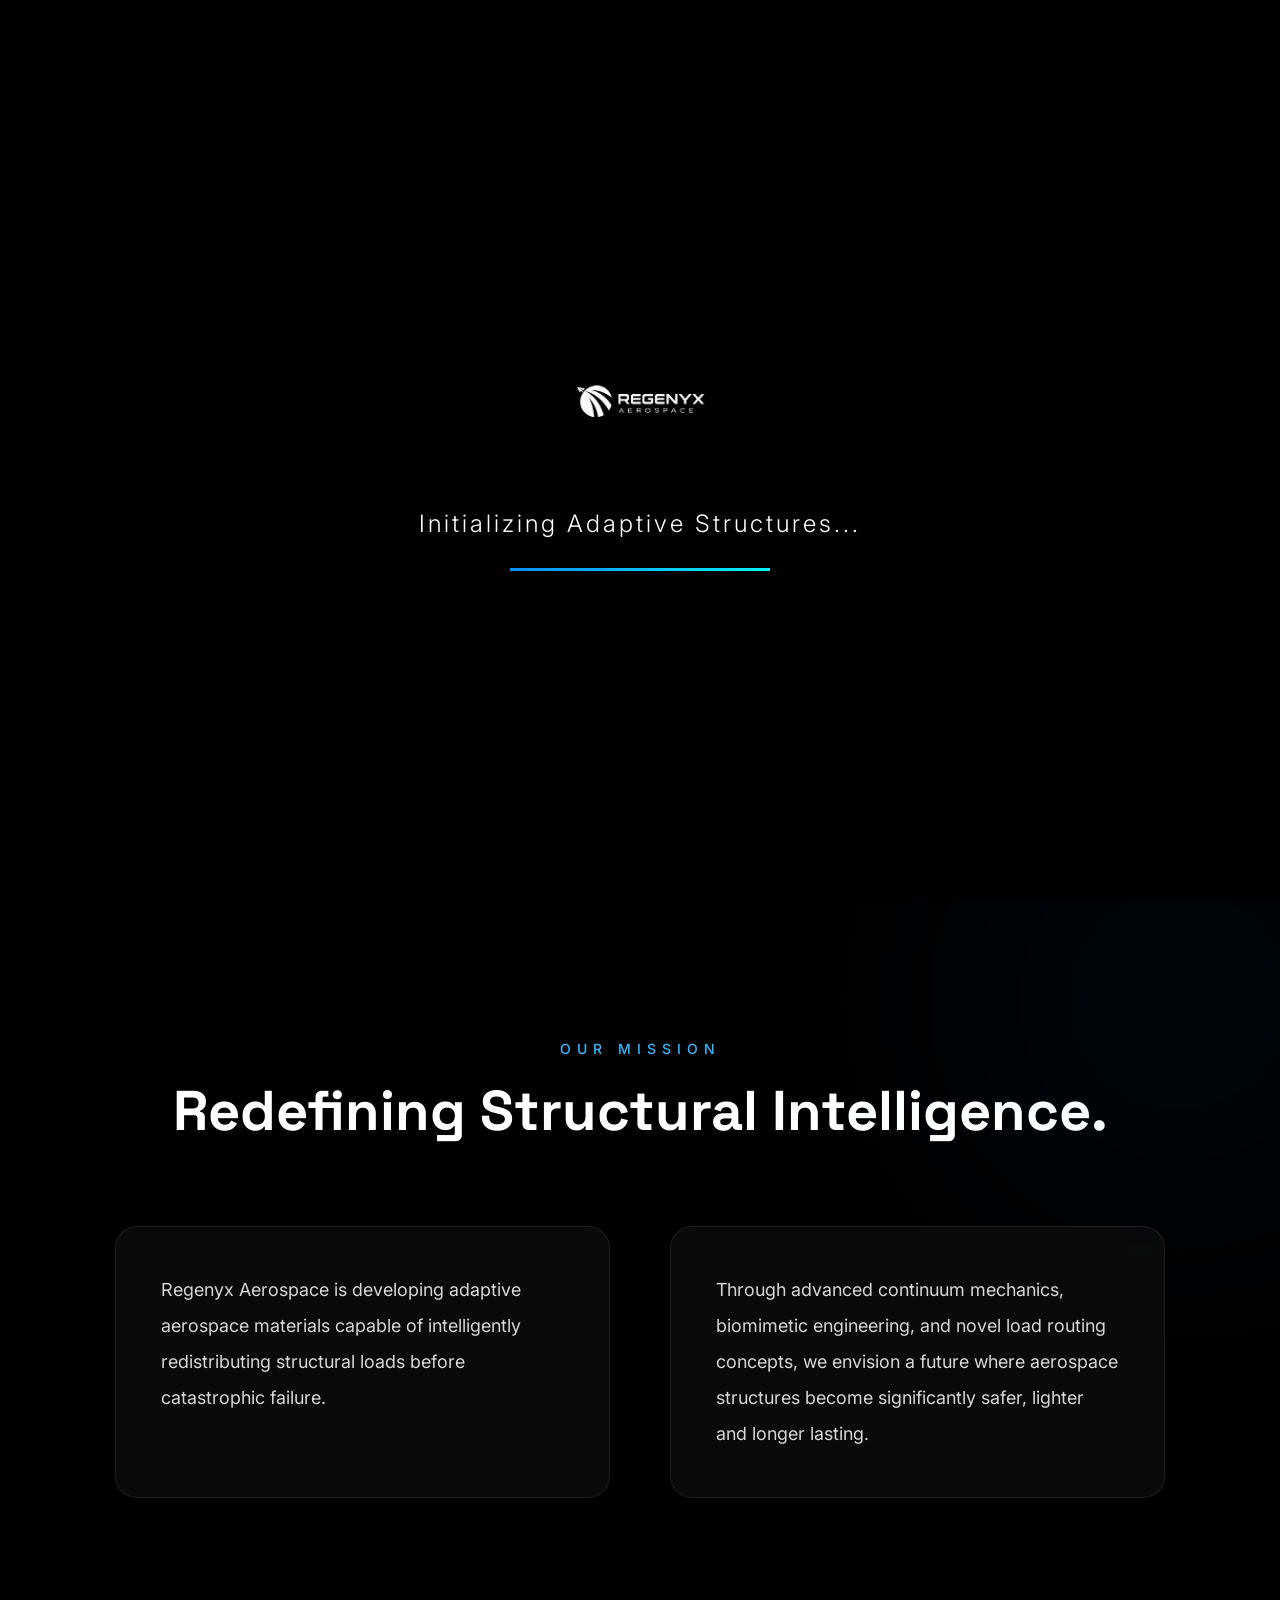
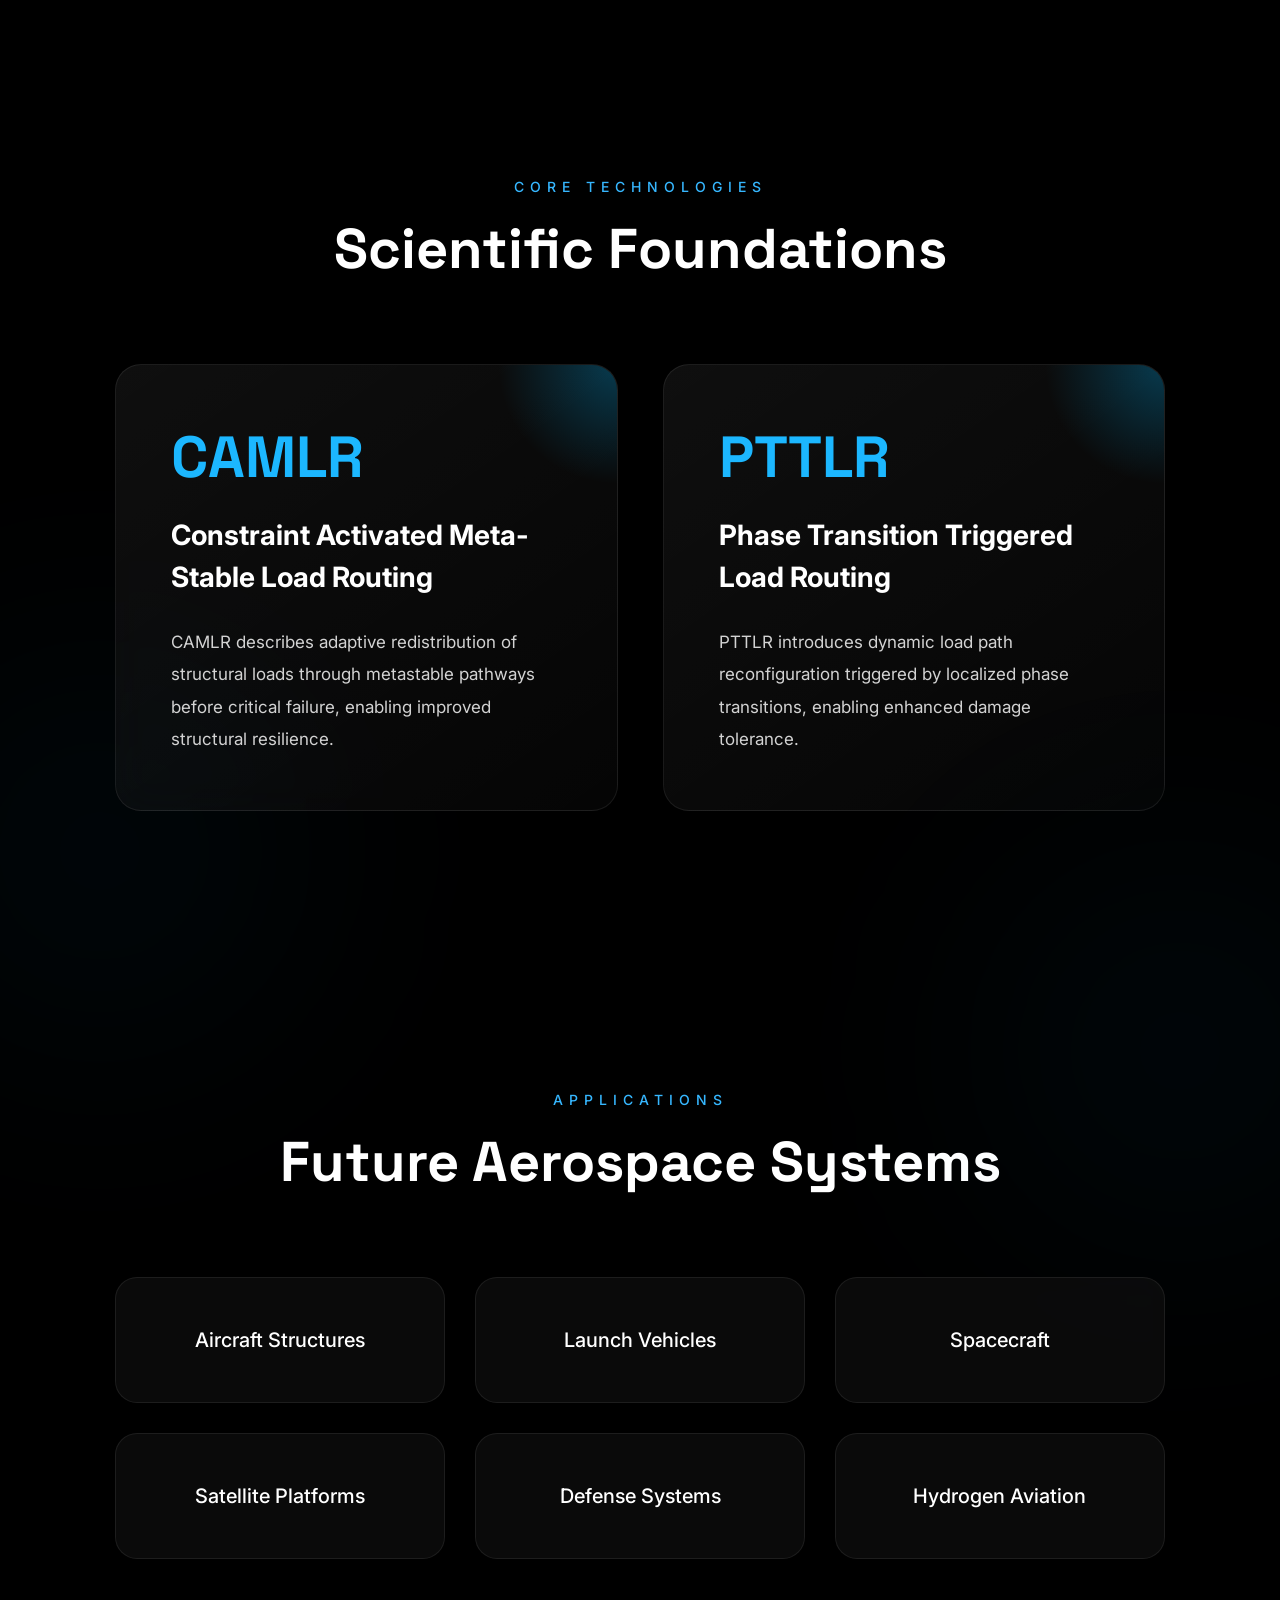
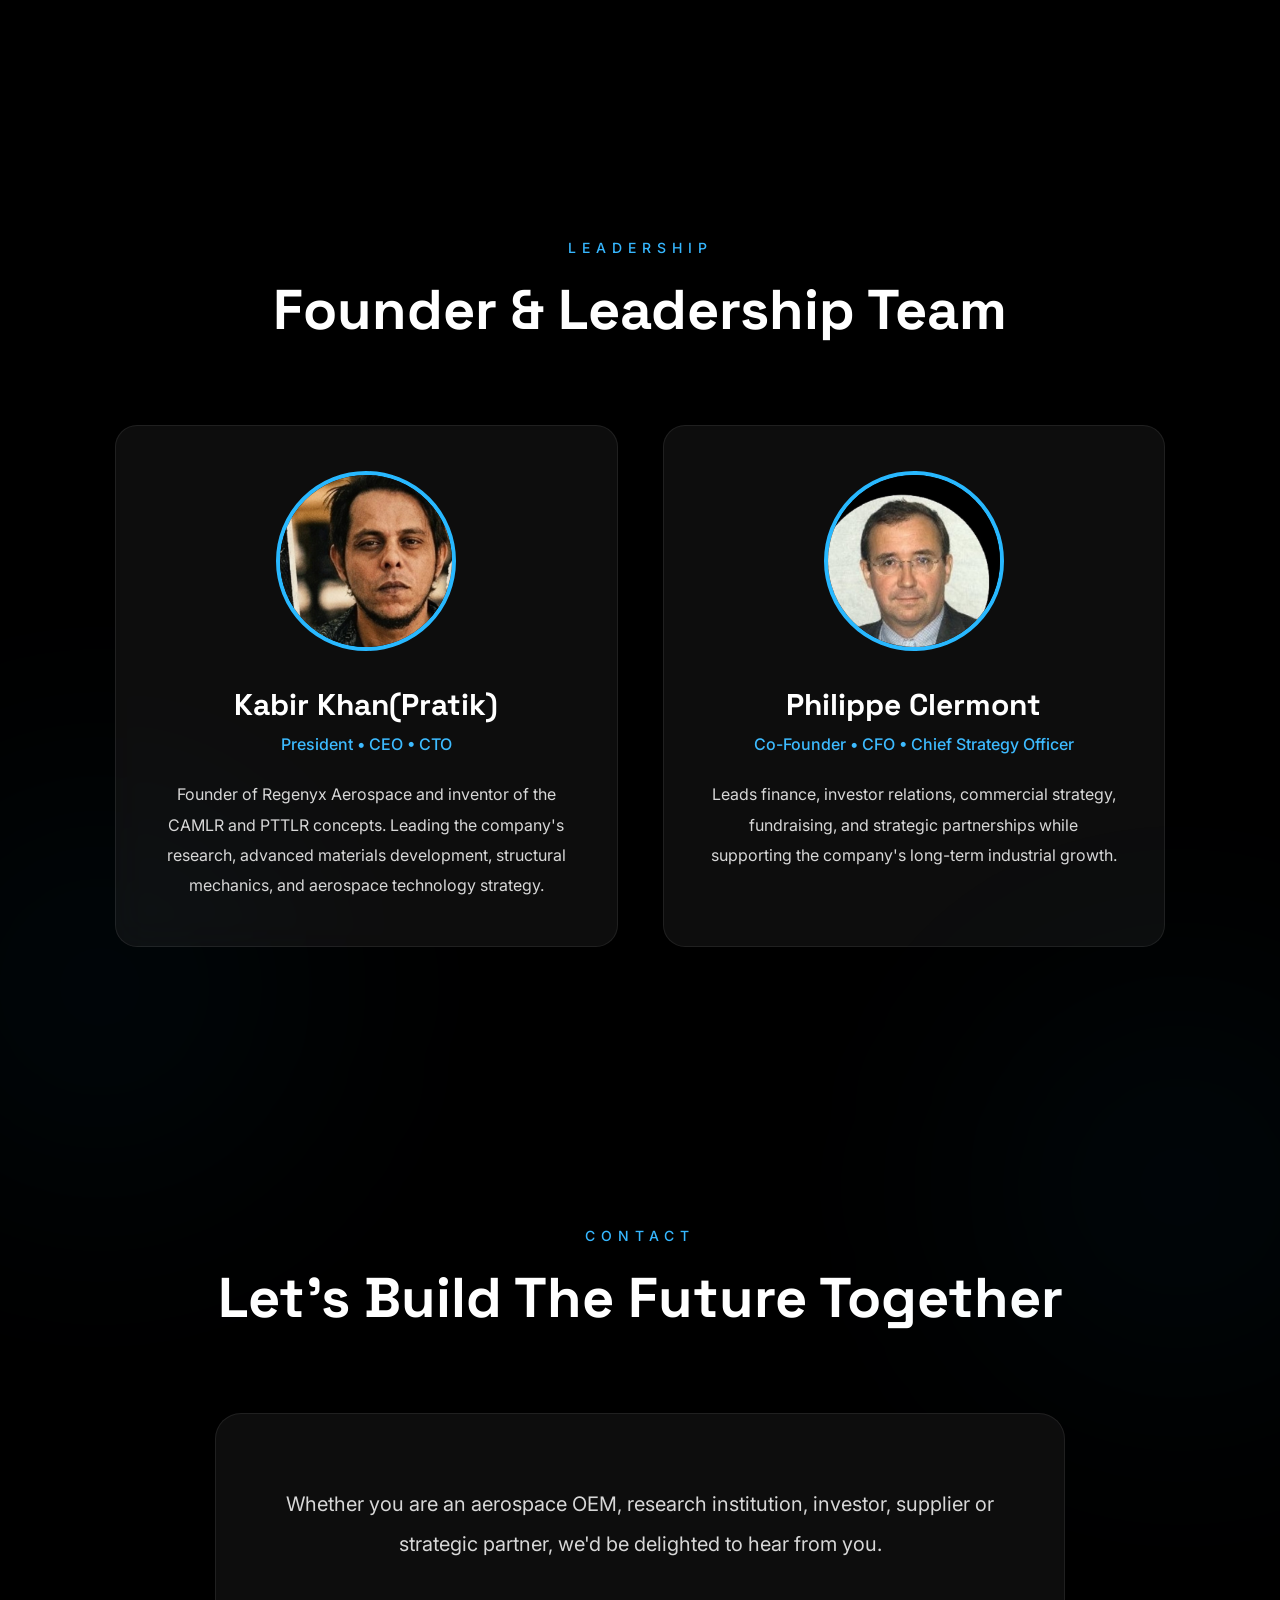
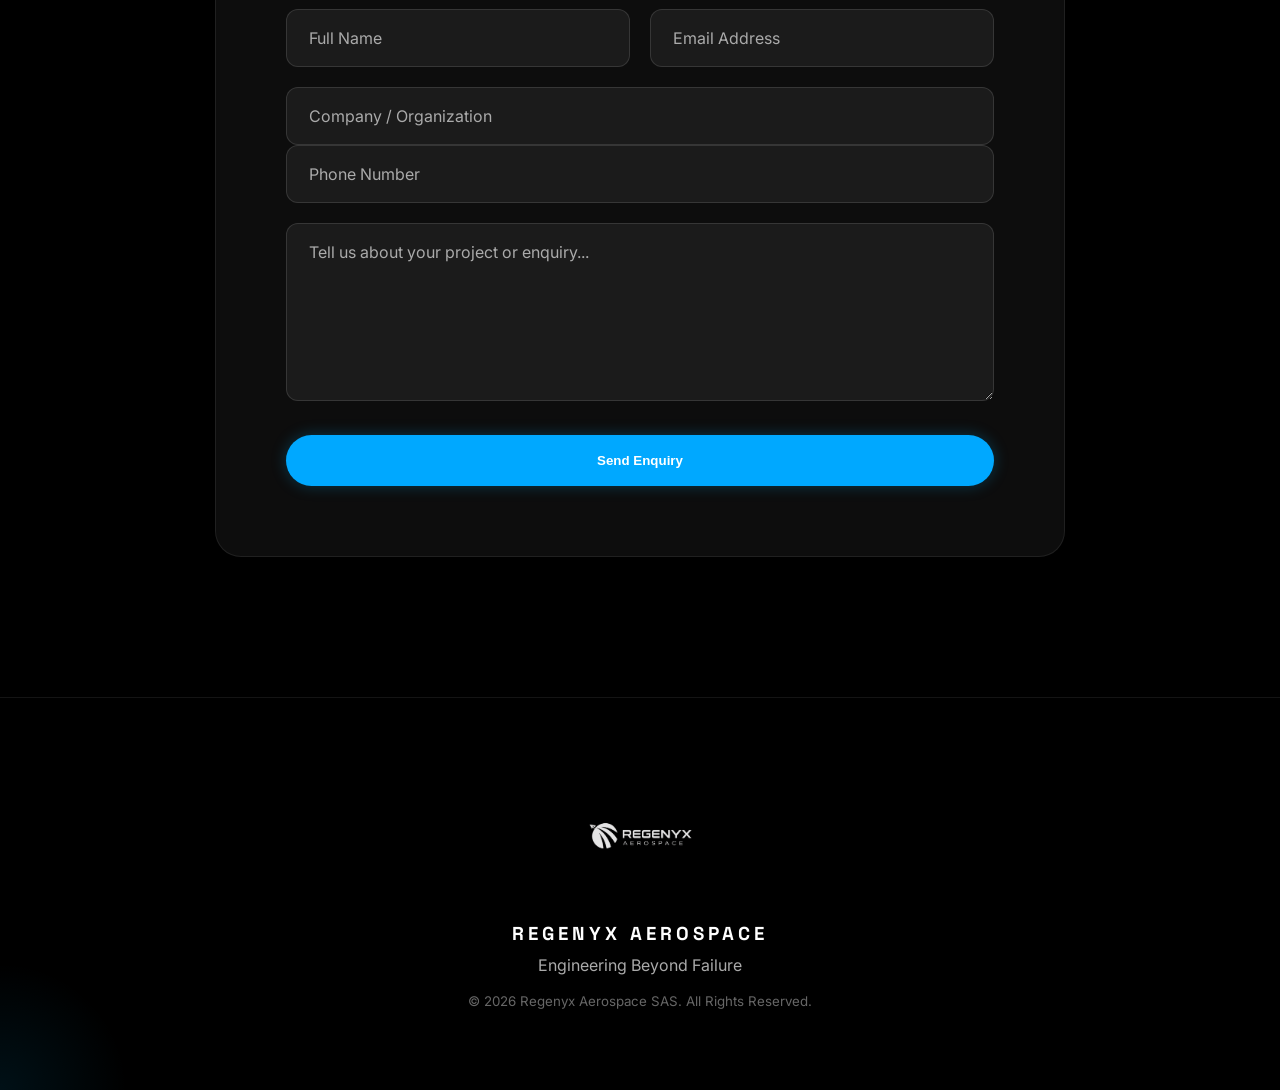
==== commit 393cc5cc: "Update index.html" ====
--- a/index.html
+++ b/index.html
@@ -27,8 +27,8 @@
     <meta name="robots"
     content="index, follow, max-snippet:-1, max-image-preview:large, max-video-preview:-1">
 
-    <meta name="google-site-verification"
-          content="YKE8x5AhGC8OCESdYDxOd8VeoygQMJdfBy6kQJTw3rc">
+    <meta name="google-site-verification" content="uwAFHftgukMdMZlYFg3RXPB5M2gVHw1PSmzDZVa1DKA" />
+    
 
     <meta name="geo.region"
           content="FR">
--- a/css/style.css
+++ b/css/style.css
@@ -89,19 +89,32 @@
 top:0;
 left:0;
 
-width:100%;
-height:100%;
+right:0;
+bottom:0;
+
+width:100vw;
+height:100vh;
+
+overflow:hidden;
 
 z-index:-100;
 
-overflow:hidden;
-
 }
 
 .video-background video{
 
-width:100%;
-height:100%;
+position:absolute;
+
+top:50%;
+left:50%;
+
+min-width:100%;
+min-height:100%;
+
+width:auto;
+height:auto;
+
+transform:translate(-50%,-50%);
 
 object-fit:cover;
 
@@ -1622,3 +1635,12 @@
 .popup-box button:hover{
     background:#086935;
 }
+@media (max-width:768px){
+
+.video-background video{
+
+    object-position:center center;
+
+}
+
+}
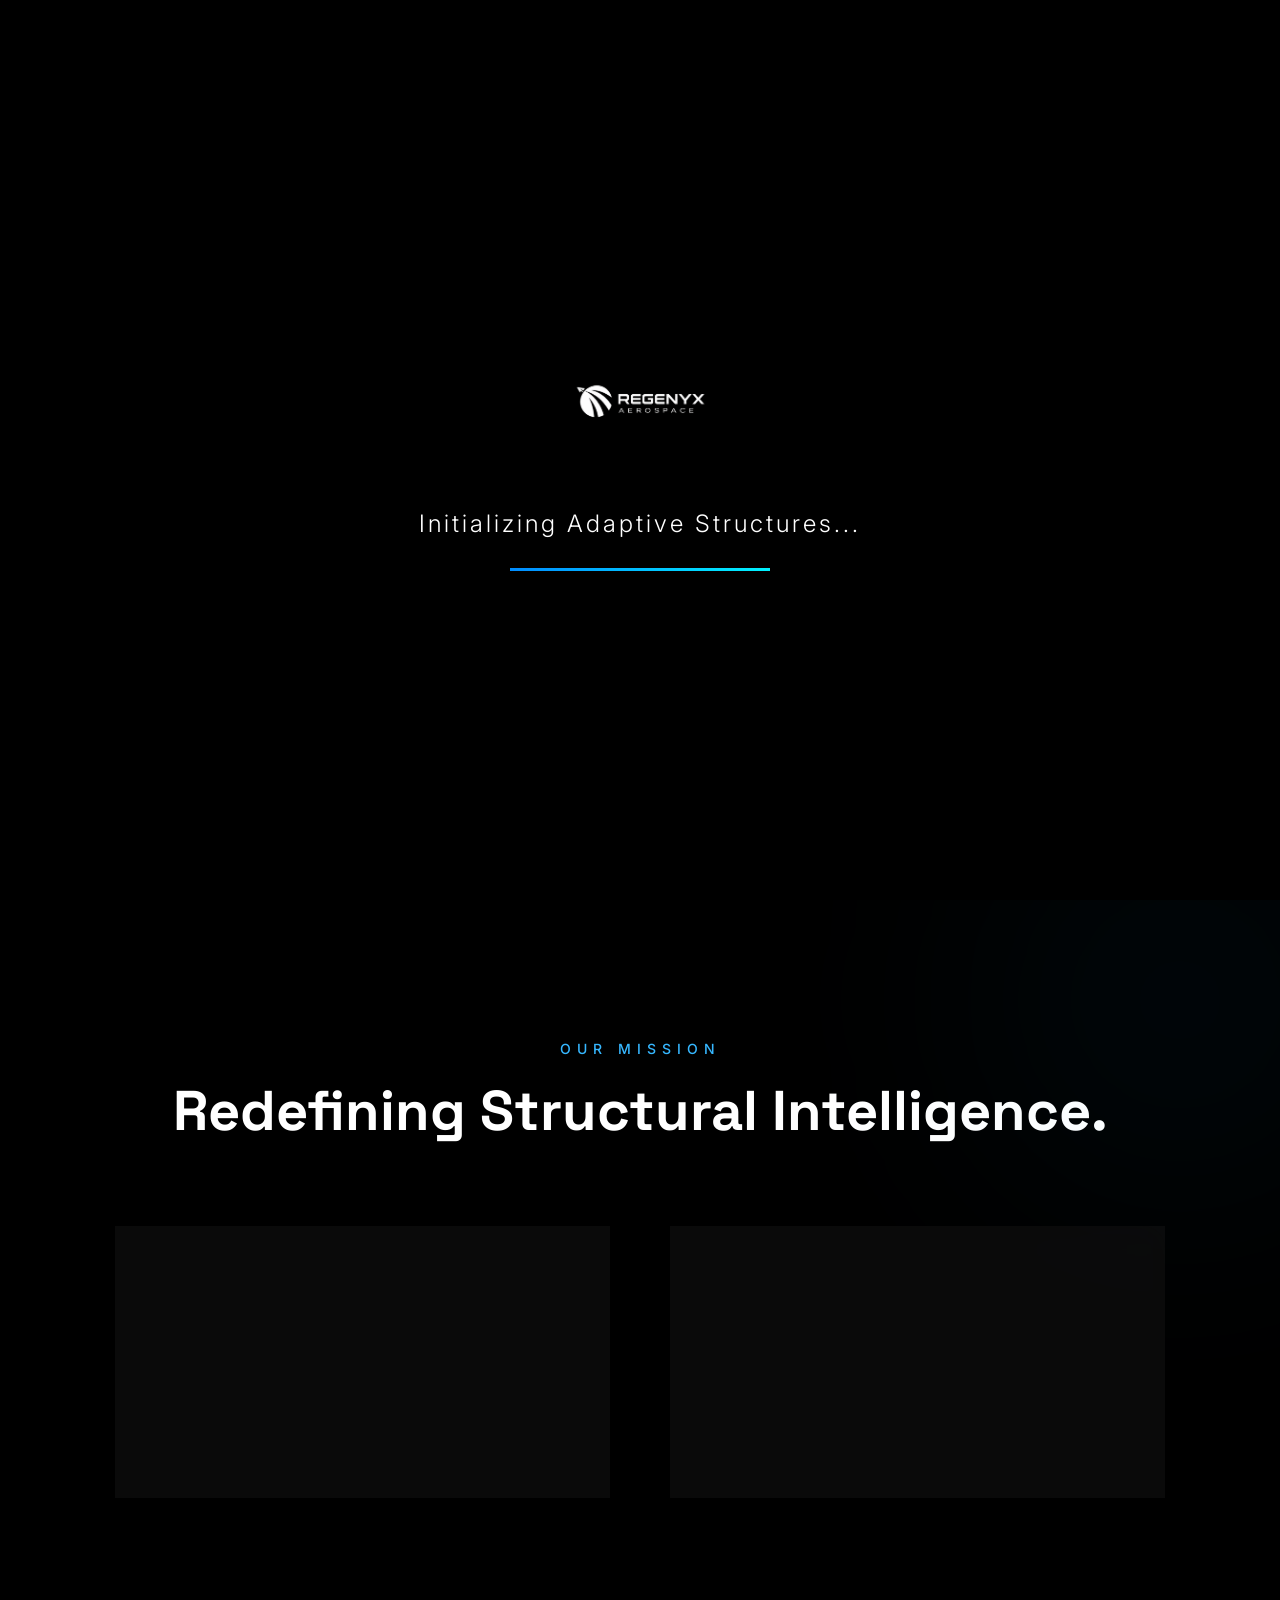
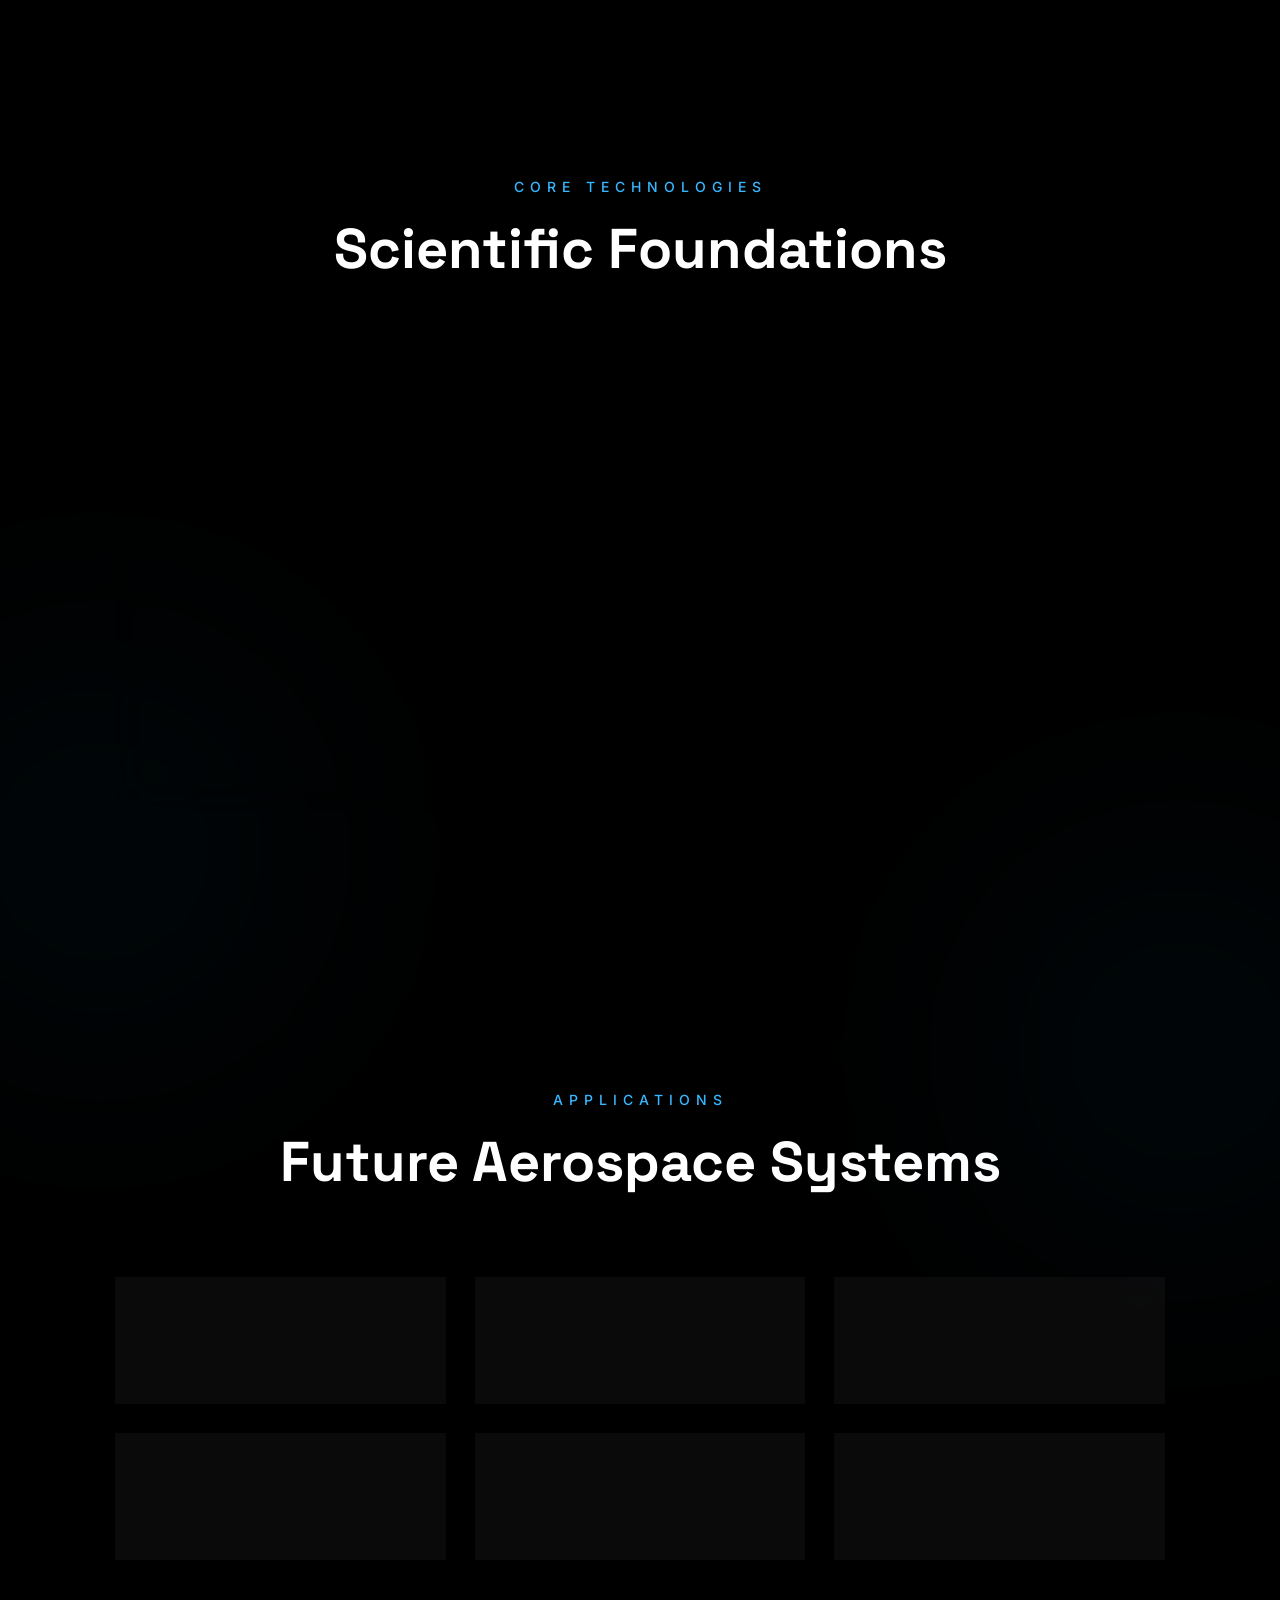
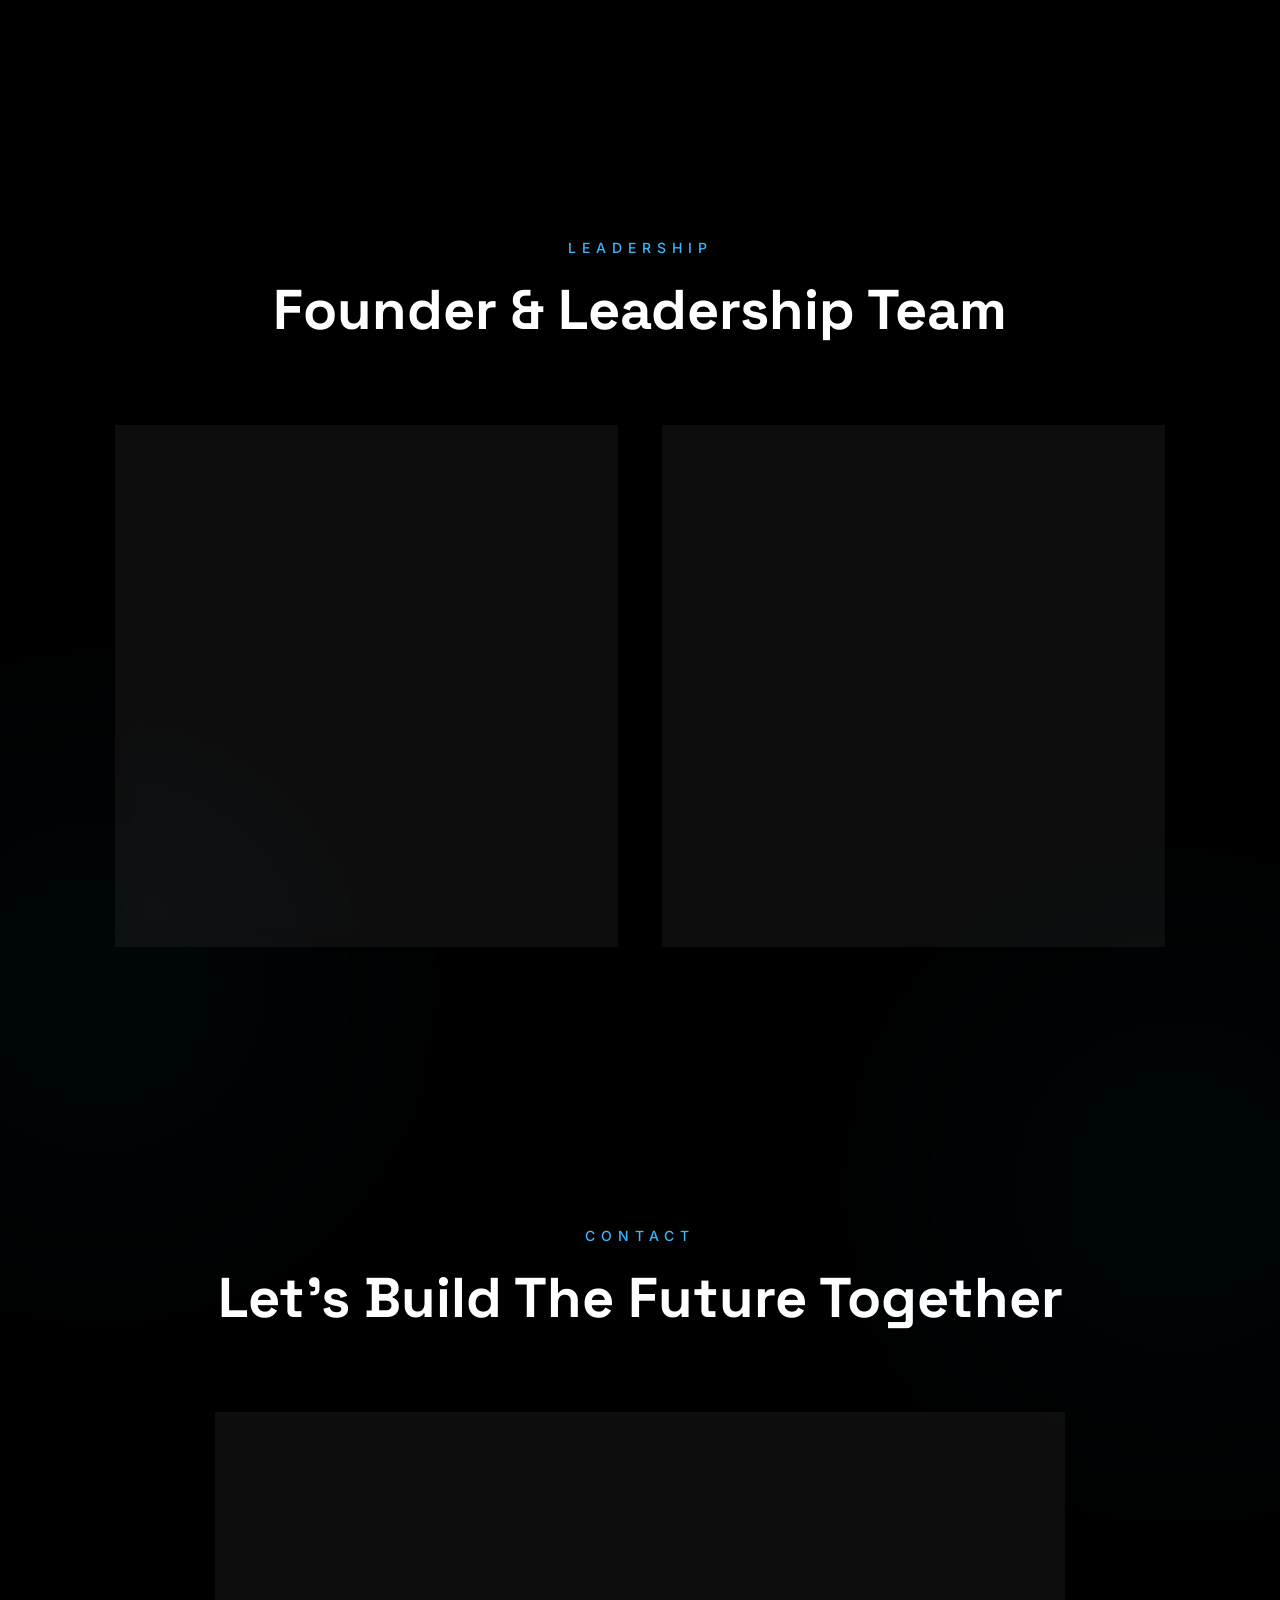
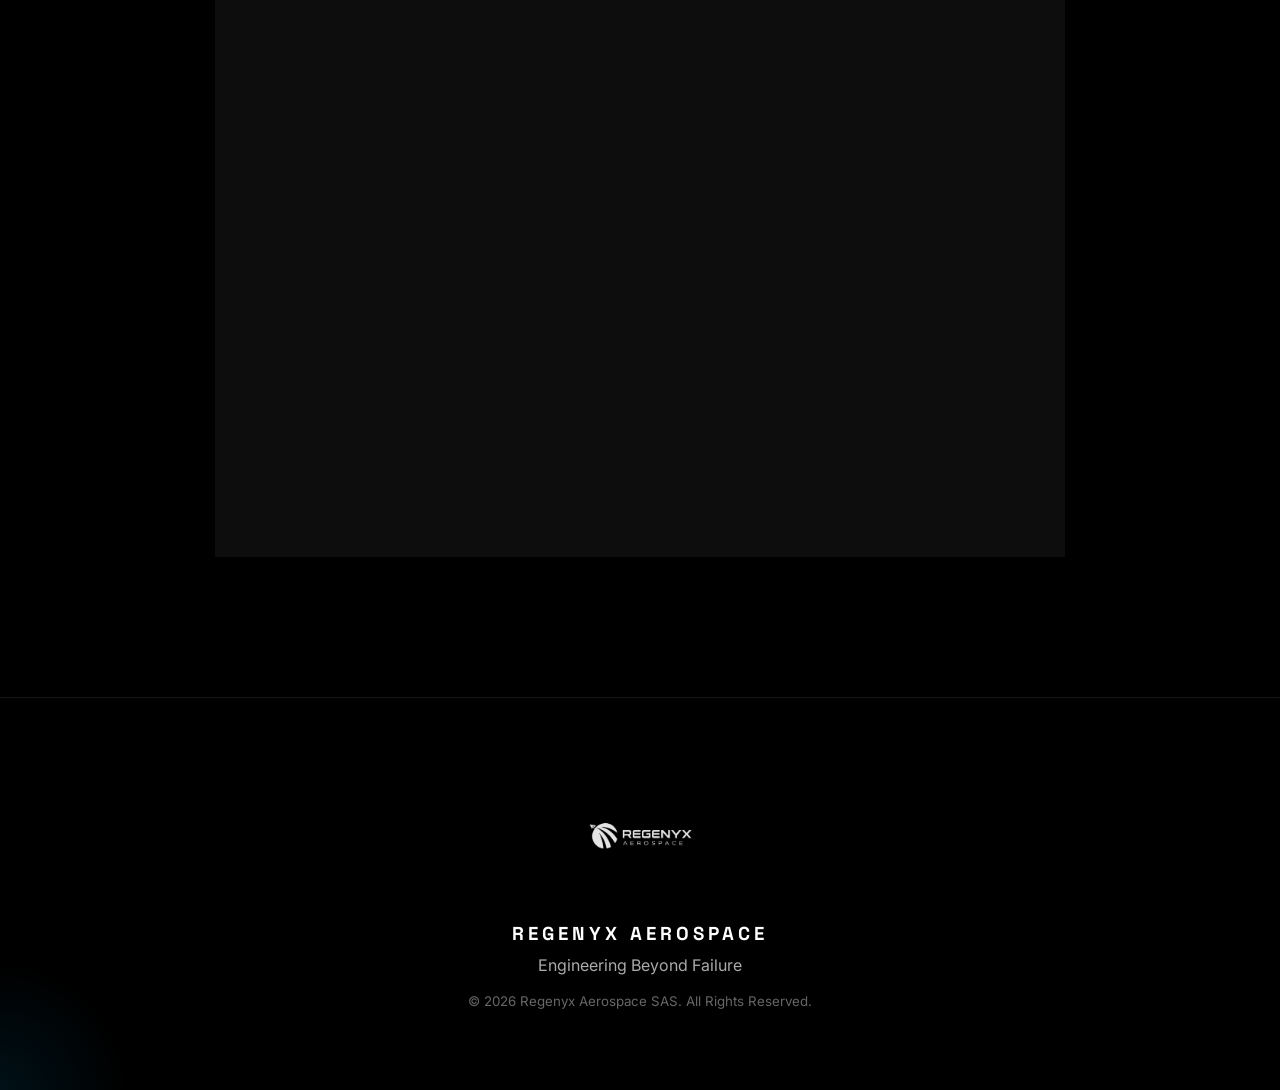
==== commit 76ff1cd2: "Update index.html" ====
--- a/index.html
+++ b/index.html
@@ -125,10 +125,7 @@
           href="https://fonts.gstatic.com"
           crossorigin>
 
-    <link rel="preload"
-          href="videos/space.mp4.mp4"
-          as="video"
-          type="video/mp4">
+    
 
     <!-- ==========================================================
          GOOGLE FONTS
@@ -147,7 +144,7 @@
 
     <link rel="apple-touch-icon"
           href="images/favicon.png">
-    <link rel="manifest" href="/site.webmanifest">
+    
 
     <!-- ==========================================================
          CSS
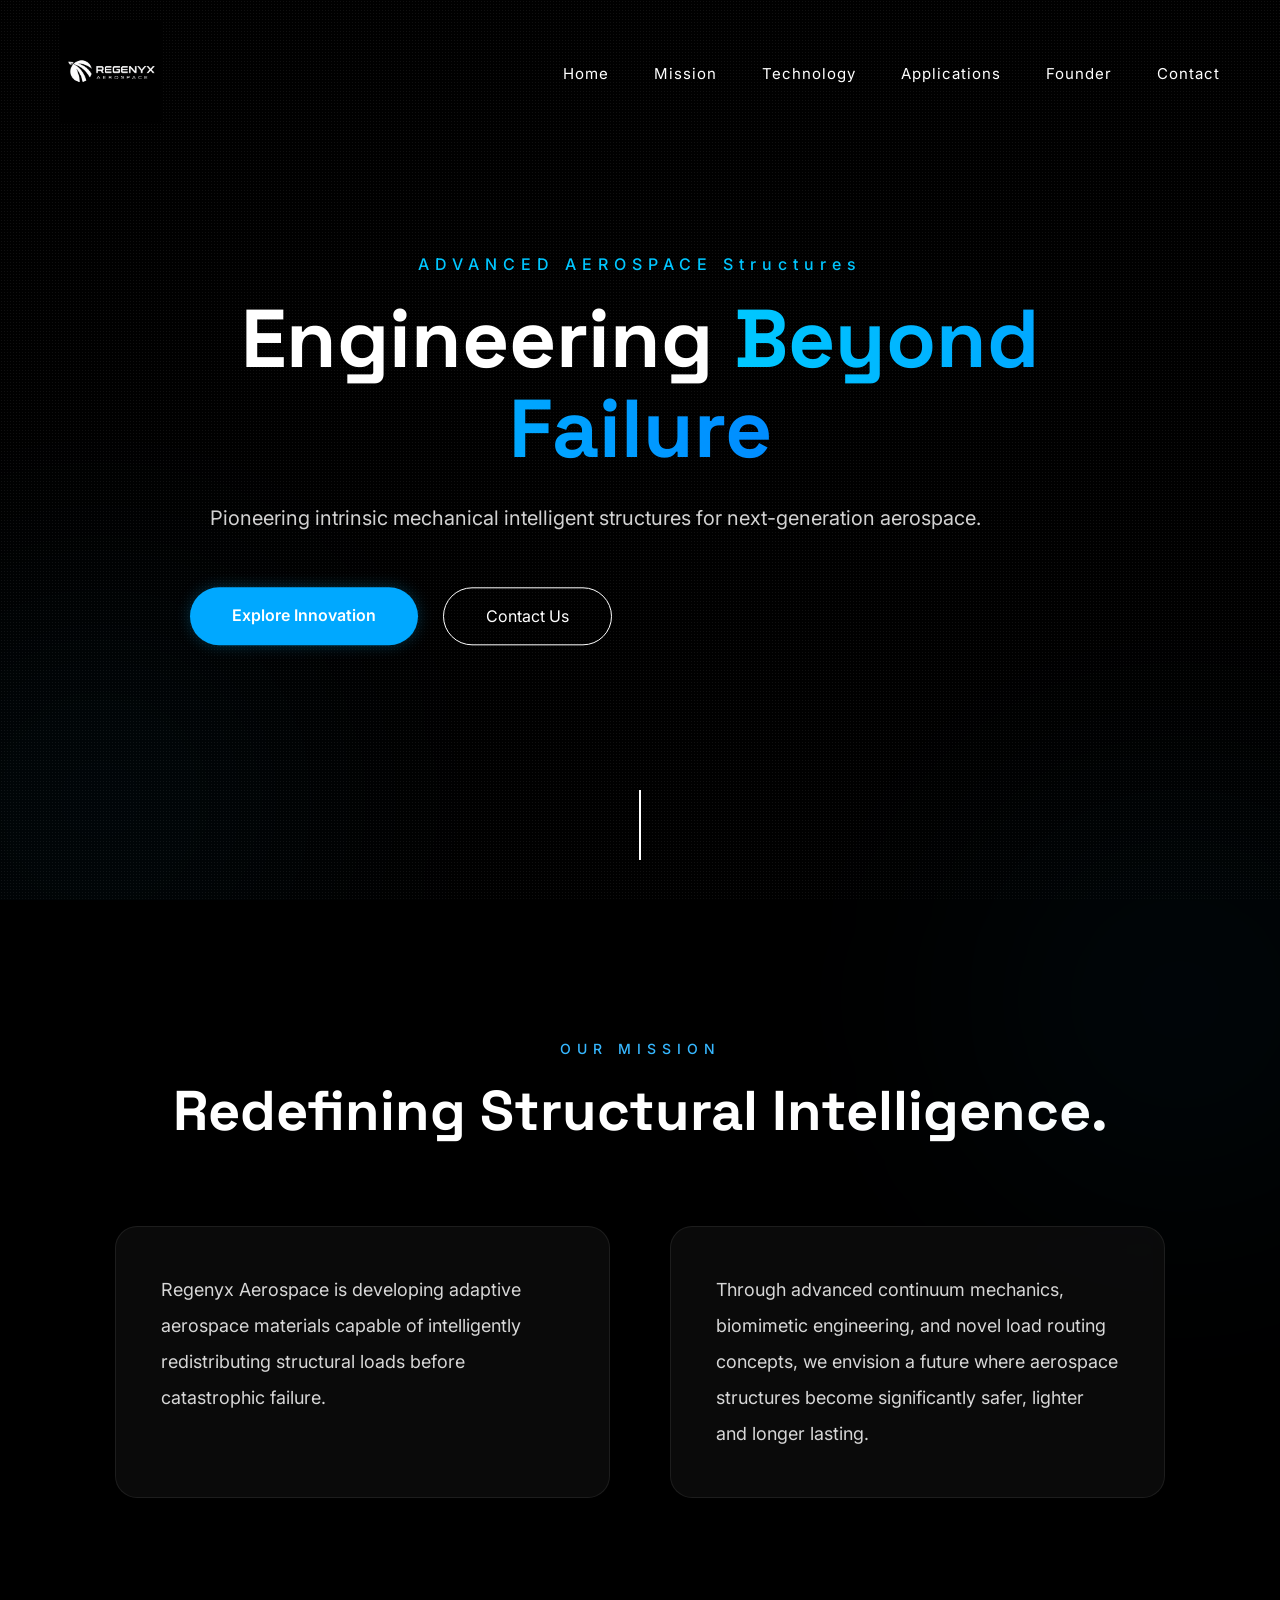
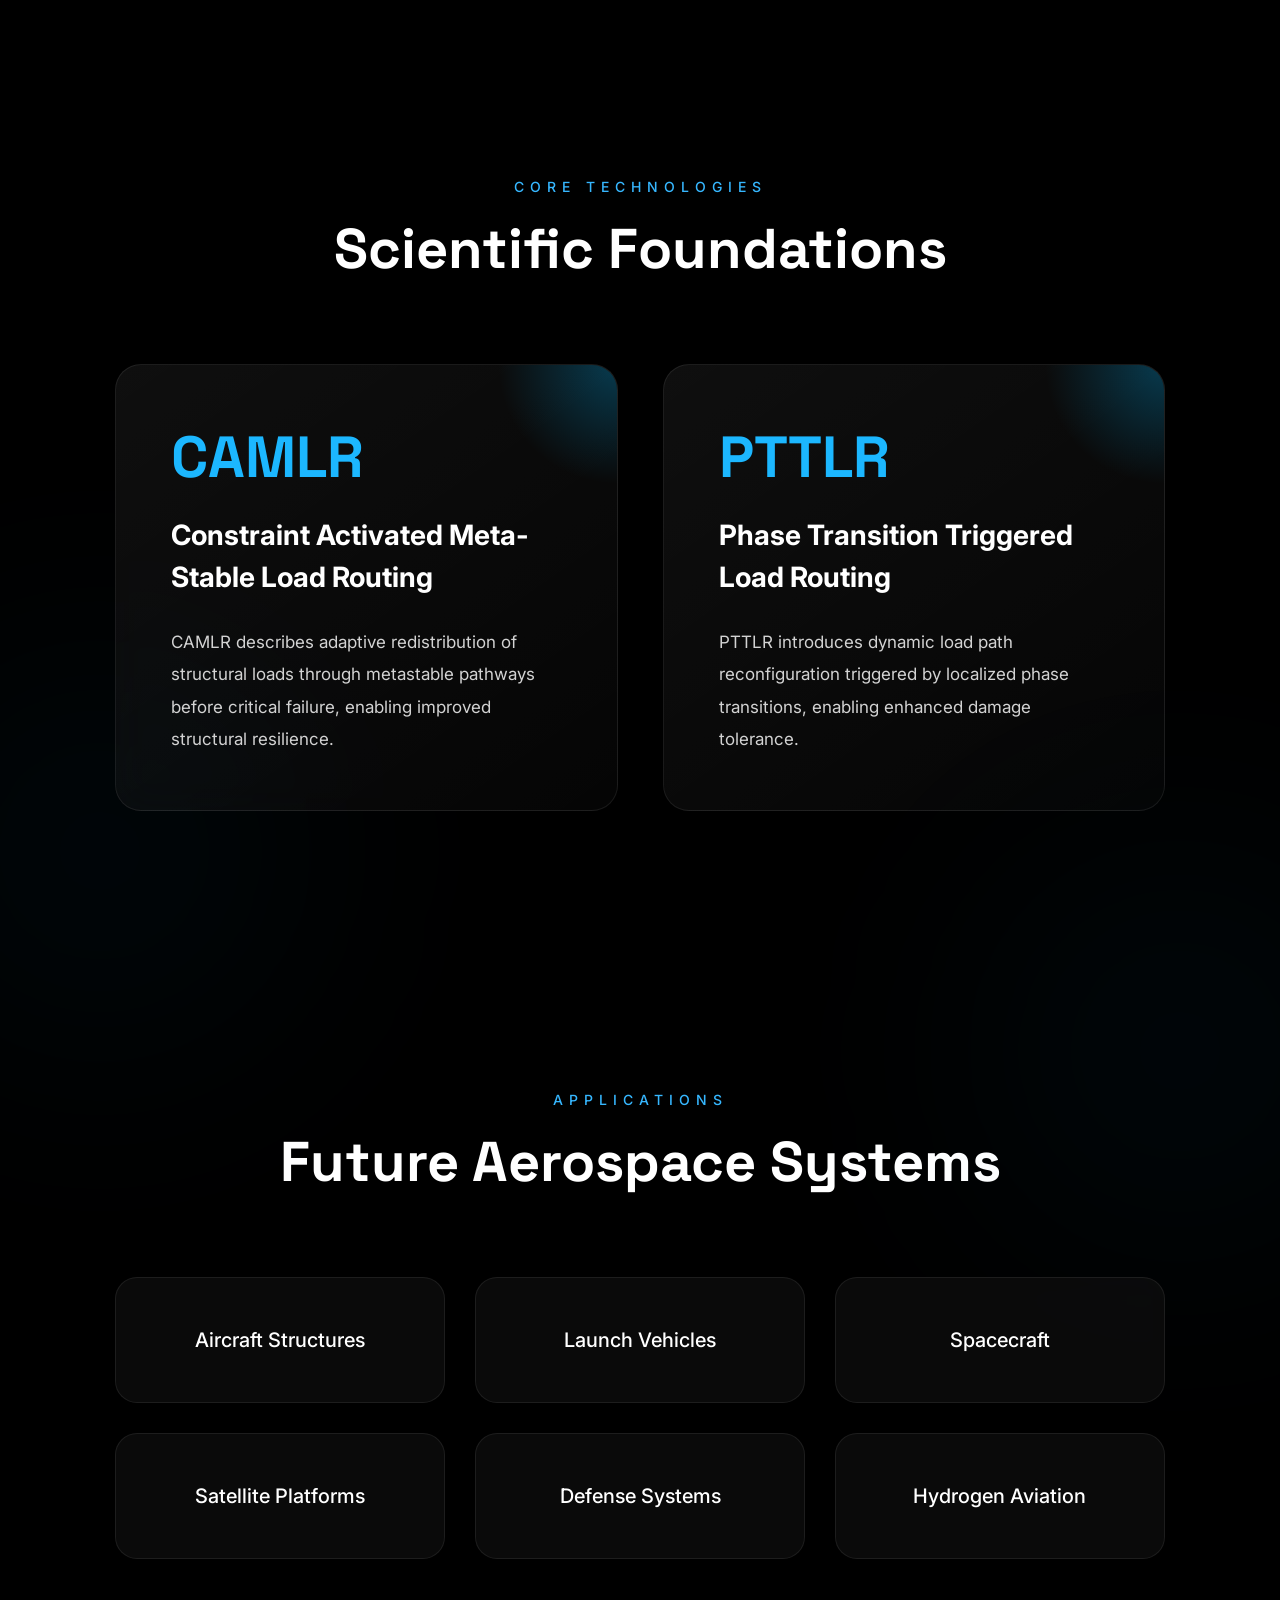
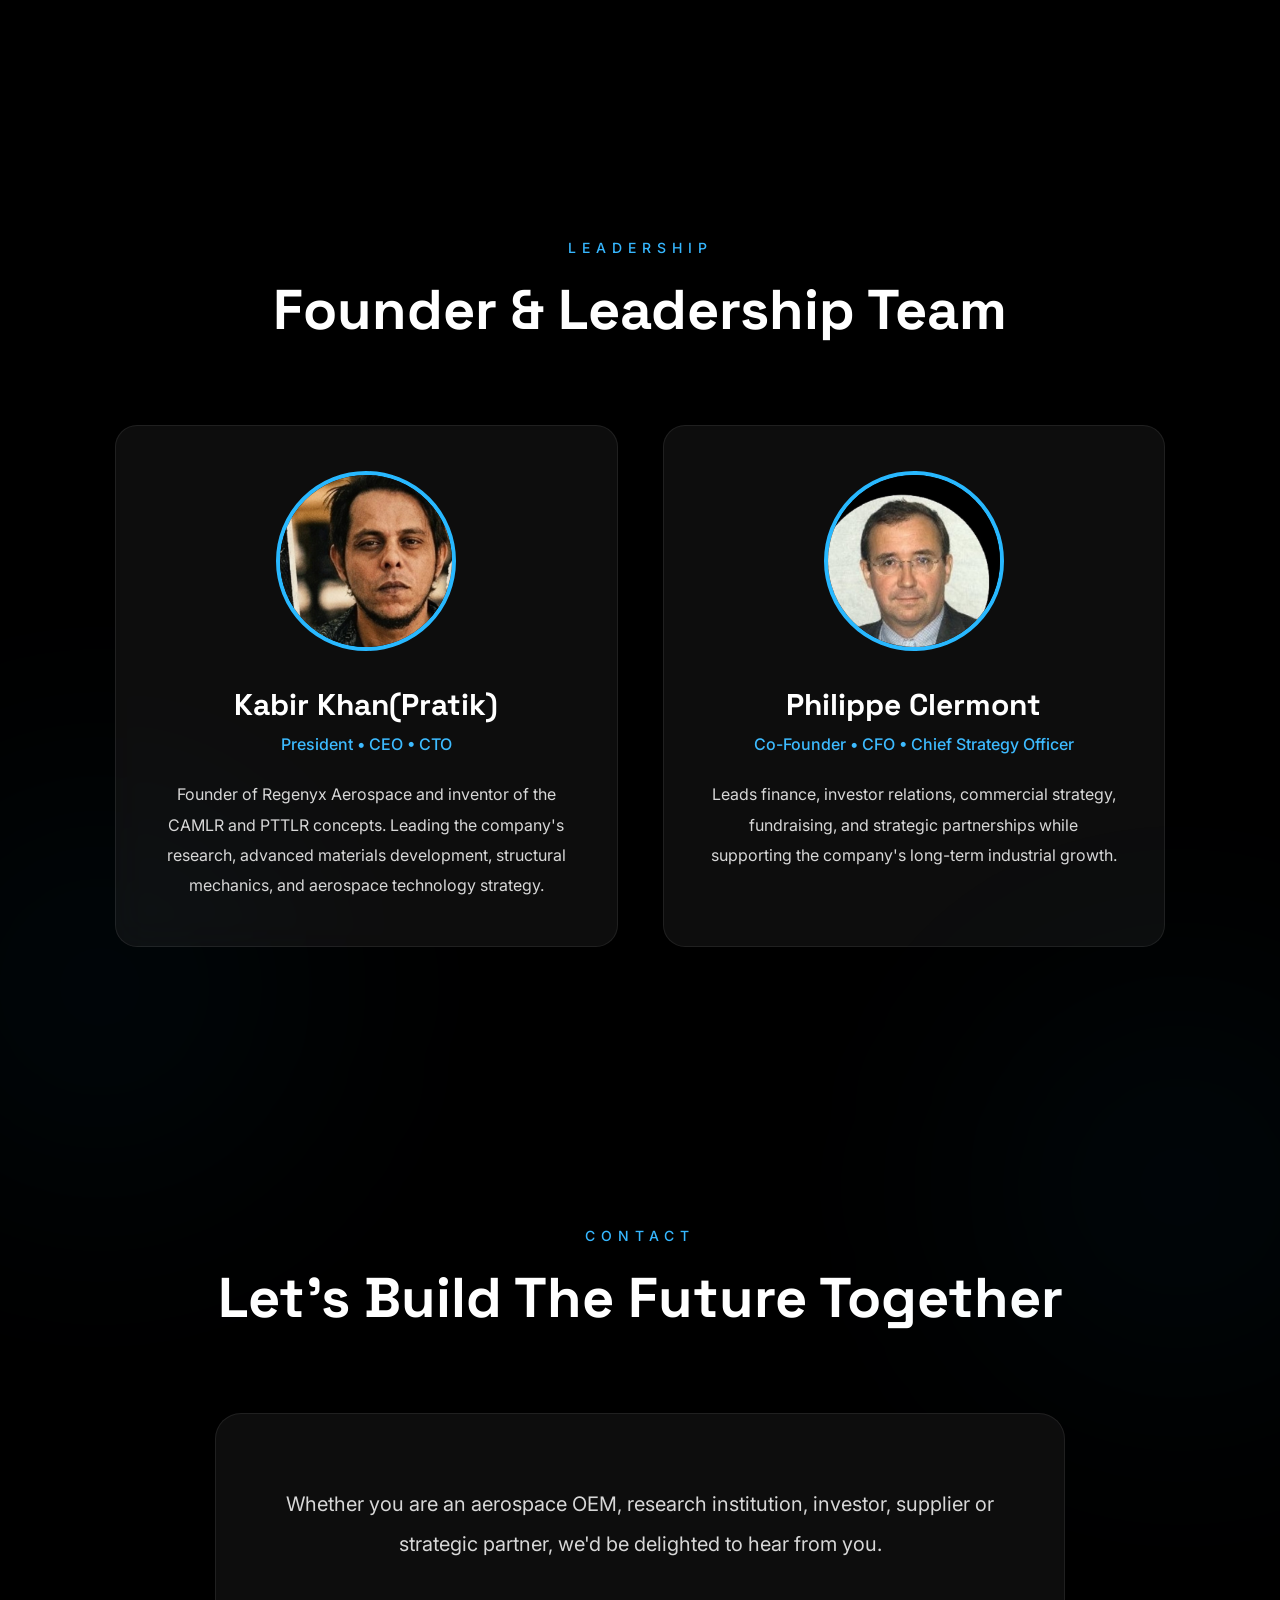
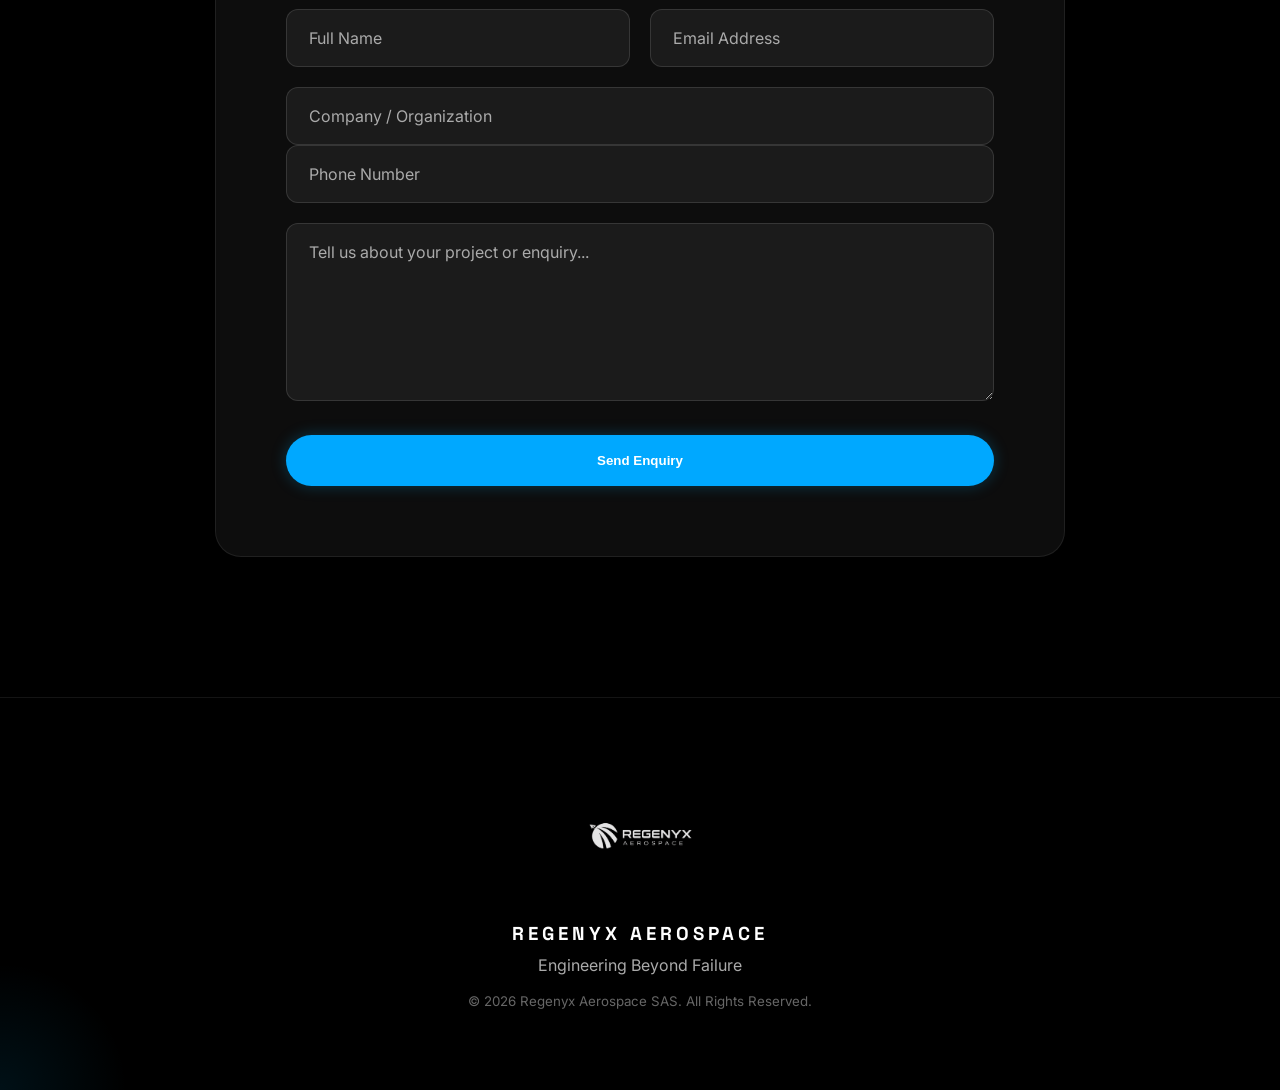
==== commit 7d2fde9f: "Update index.html" ====
--- a/index.html
+++ b/index.html
@@ -157,23 +157,39 @@
          SCHEMA
     =========================================================== -->
 
-    <script type="application/ld+json">
+   <script type="application/ld+json">
 {
- "@context":"https://schema.org",
- "@type":"Corporation",
- "name":"Regenyx Aerospace",
- "url":"https://regenyx.space",
- "logo":"https://regenyx.space/images/logo.png",
- "description":"Engineering intelligent adaptive aerospace structures and advanced mechanical intelligence technologies.",
- "industry":"Aerospace Engineering",
- "foundingLocation":"France",
- "email":"contact@regenyx.space",
- "founder":{
-   "@type":"Person",
-   "name":"Kabir Khan"
- }
+  "@context":"https://schema.org",
+  "@type":"Organization",
+  "name":"Regenyx Aerospace",
+  "url":"https://regenyx.space",
+  "logo":"https://regenyx.space/images/regenyx%20website.png",
+  "image":"https://regenyx.space/images/regenyx%20website.png",
+  "description":"Engineering intelligent adaptive aerospace structures and advanced mechanical intelligence technologies.",
+  "email":"contact@regenyx.space",
+  "sameAs":[
+      "https://www.linkedin.com/company/regenyx-aerospace",
+      "https://github.com/KabirCODE369/regenyx-aerospace"
+  ]
 }
 </script>
+   <meta property="og:image"
+content="https://regenyx.space/images/regenyx%20website.png">
+
+<meta property="og:image:width"
+content="1200">
+
+<meta property="og:image:height"
+content="630">
+
+<meta property="og:image:type"
+content="image/png">
+
+<meta property="og:image:alt"
+content="Regenyx Aerospace Logo">
+
+<meta name="twitter:image"
+content="https://regenyx.space/images/regenyx%20website.png">
 
 </head>
 
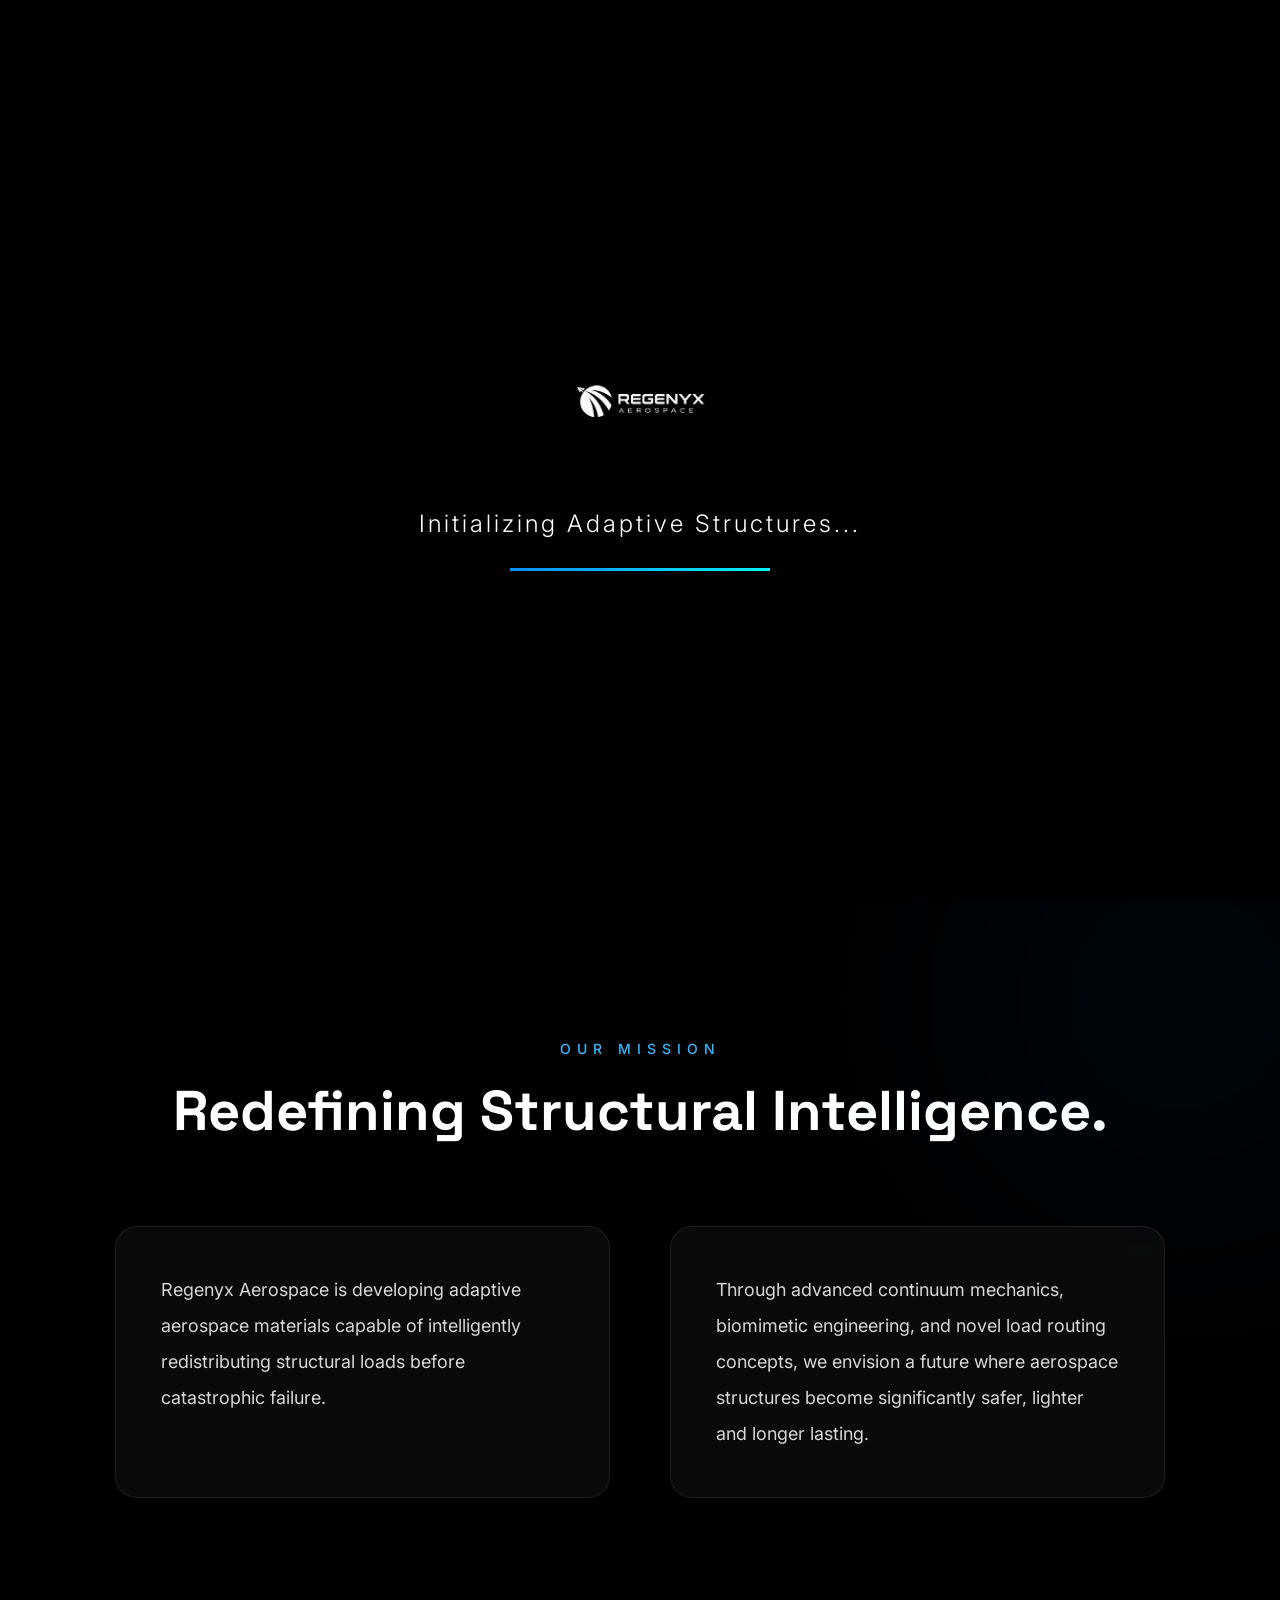
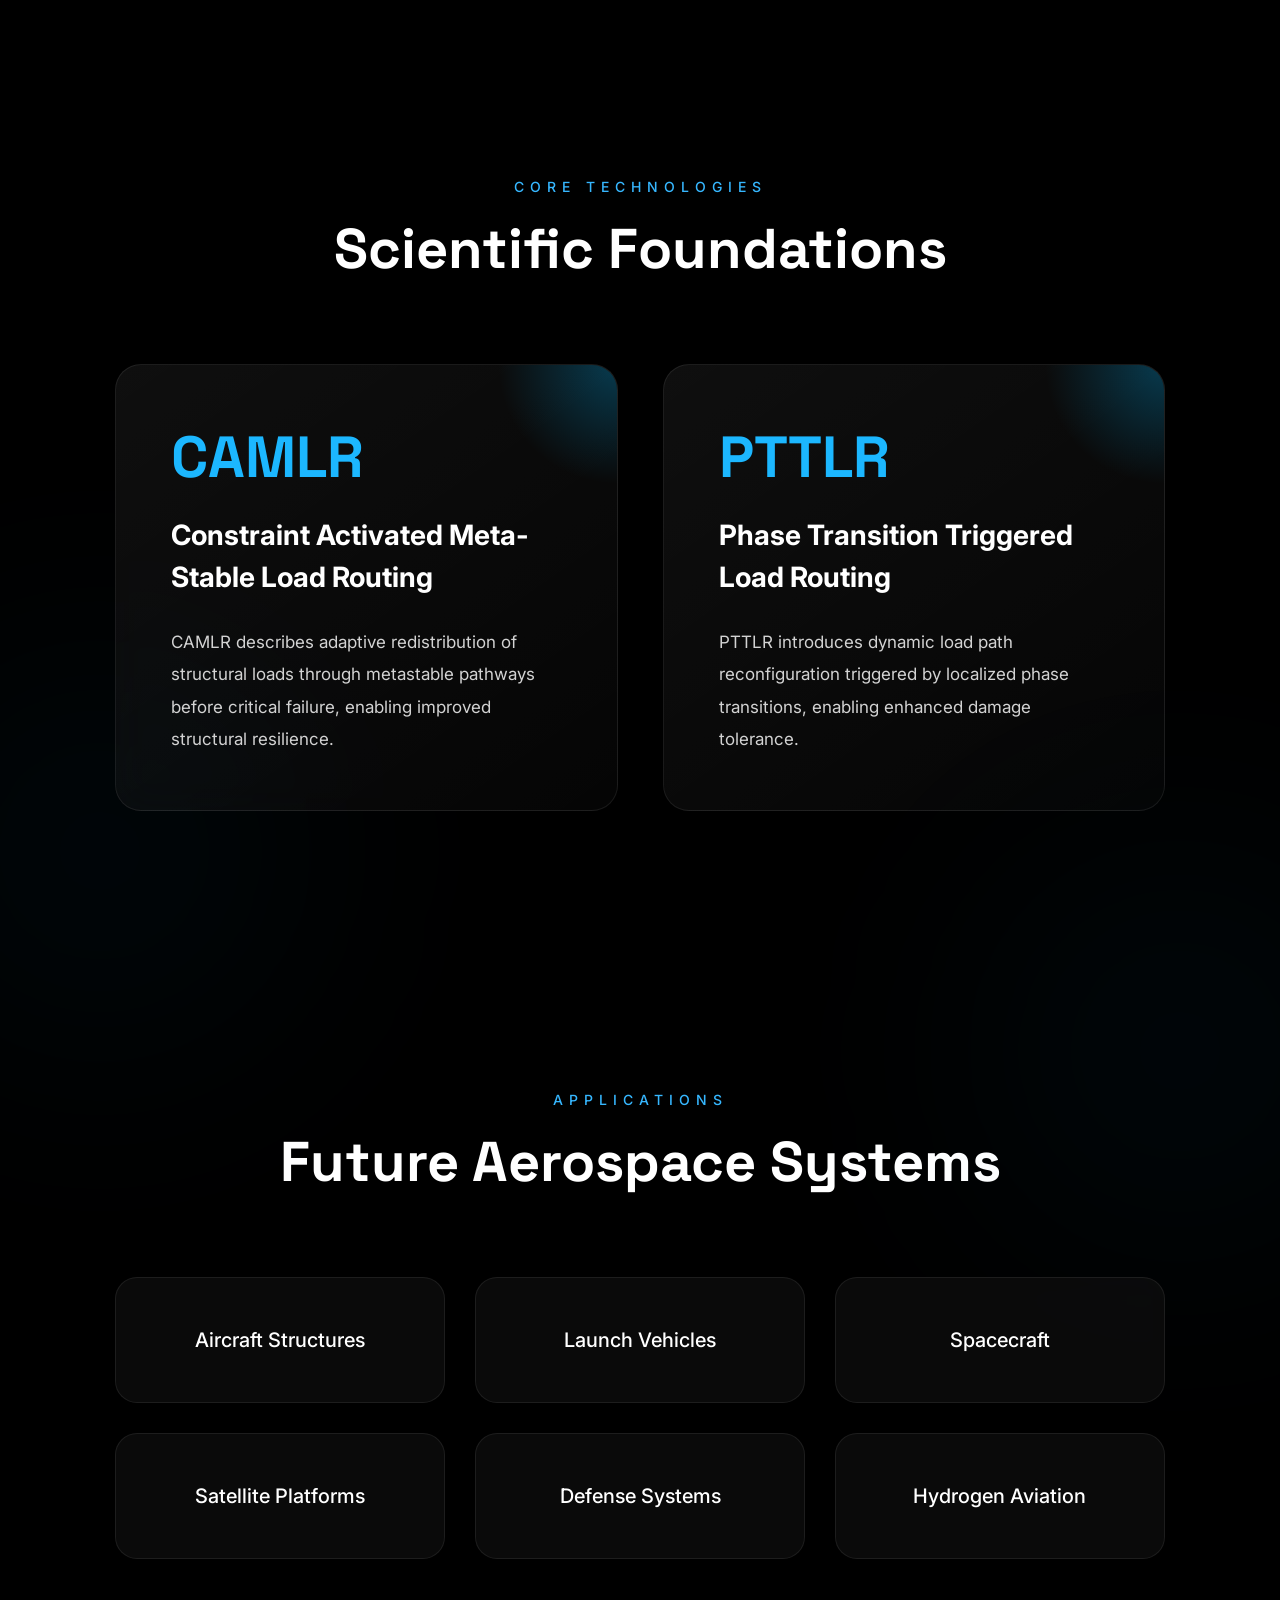
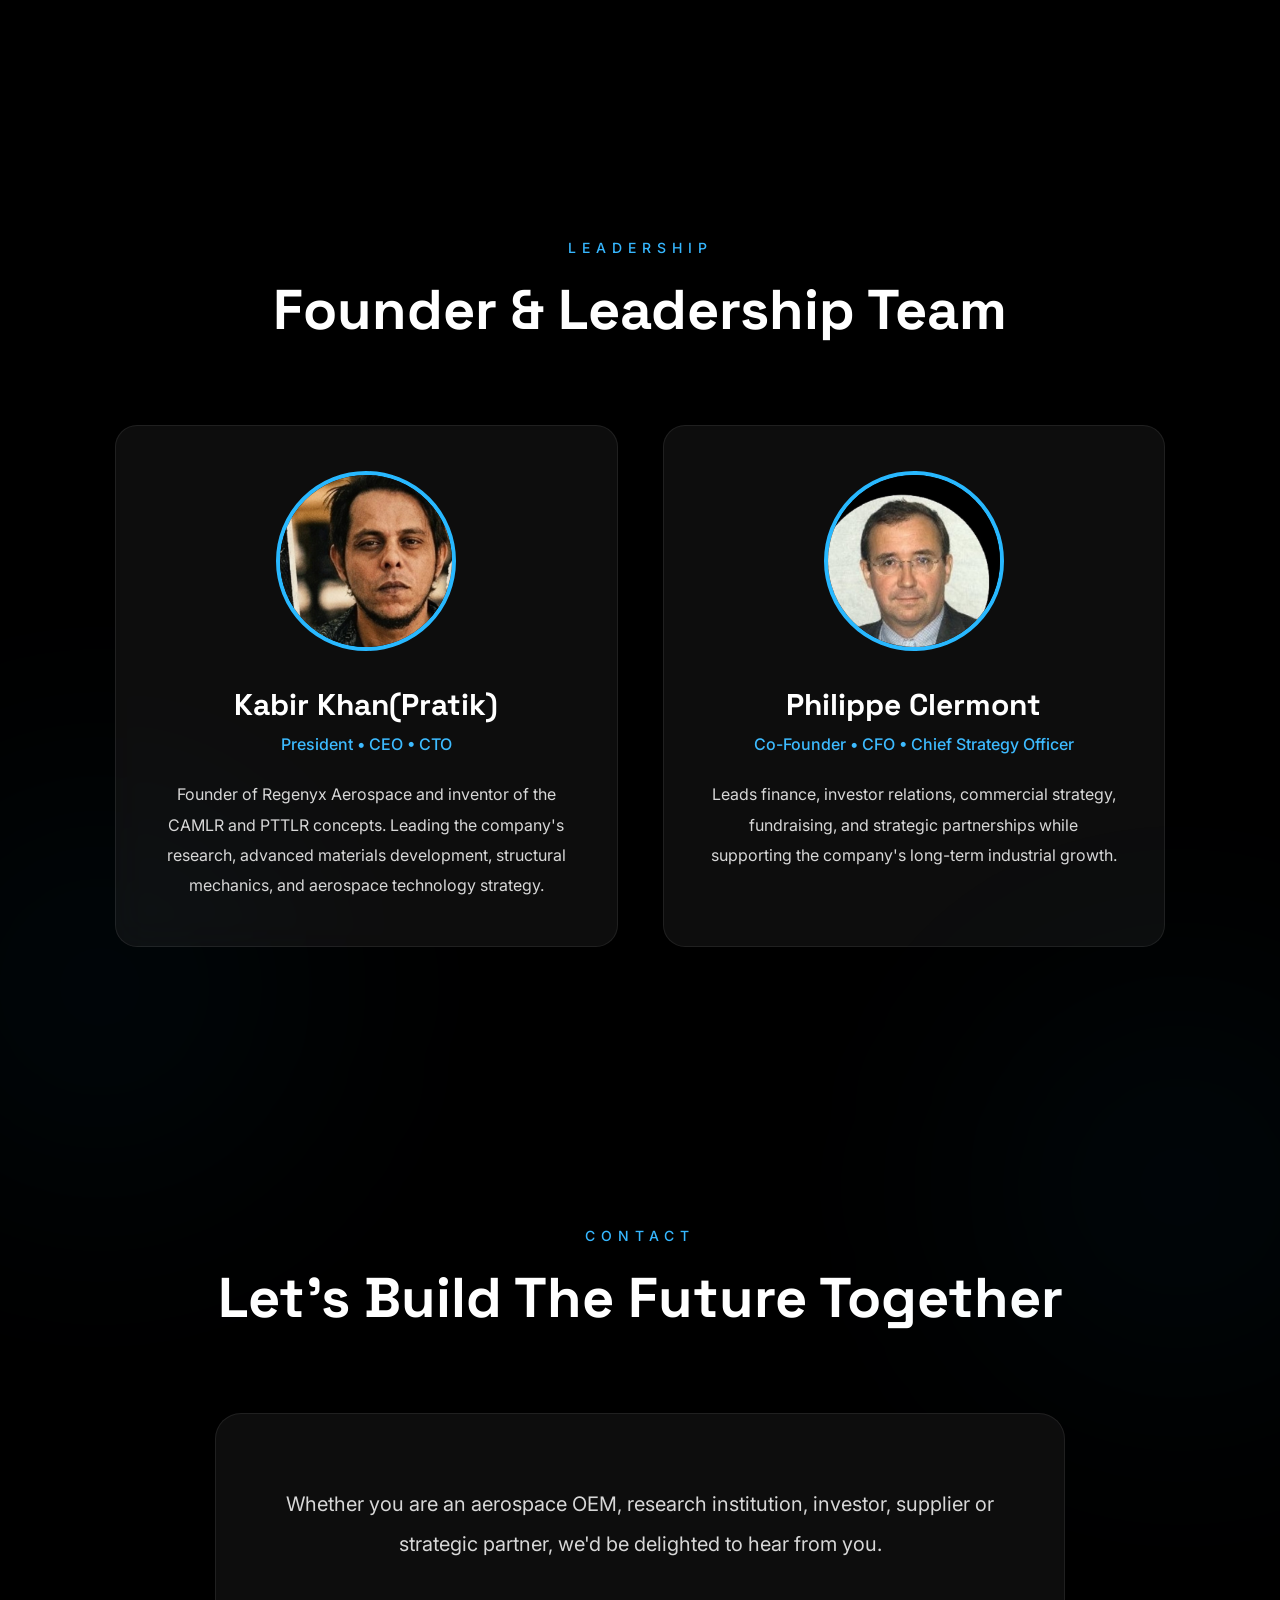
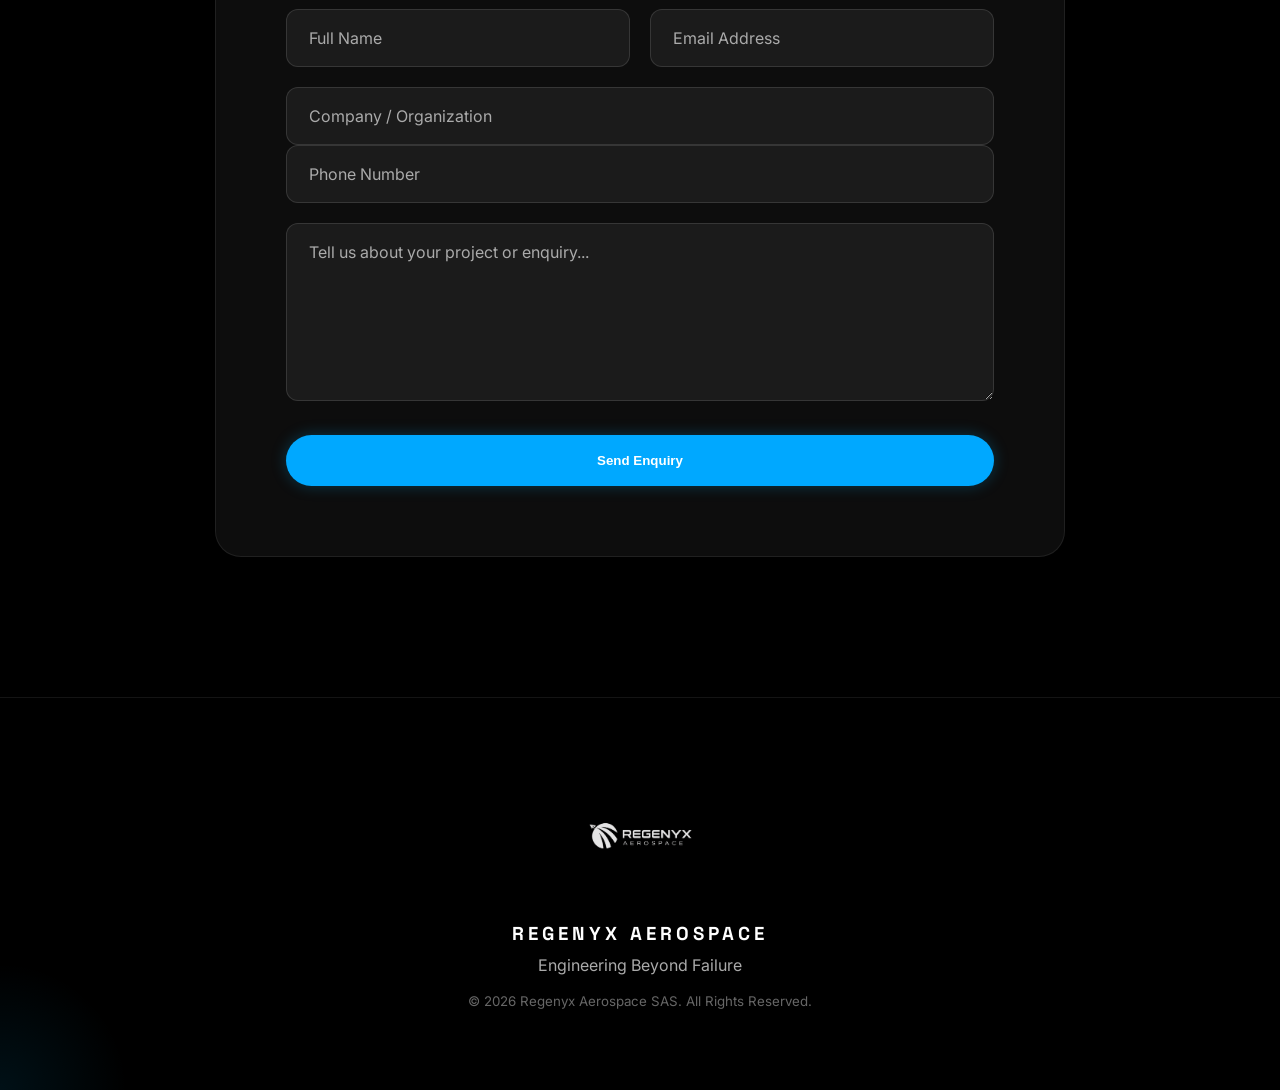
==== commit 87c99478: "Update index.html" ====
--- a/index.html
+++ b/index.html
@@ -138,12 +138,12 @@
          ICONS
     =========================================================== -->
 
-    <link rel="icon"
-          type="image/png"
-          href="images/favicon.png">
-
-    <link rel="apple-touch-icon"
-          href="images/favicon.png">
+   <link rel="icon"
+      type="image/png"
+      href="images/regenyx-aerospace-logo.png">
+
+   <link rel="apple-touch-icon"
+      href="images/regenyx-aerospace-logo.png">
     
 
     <!-- ==========================================================
@@ -174,7 +174,7 @@
 }
 </script>
    <meta property="og:image"
-content="https://regenyx.space/images/regenyx%20website.png">
+content="https://regenyx.space/images/regenyx-aerospace-logo.png">
 
 <meta property="og:image:width"
 content="1200">
@@ -189,7 +189,7 @@
 content="Regenyx Aerospace Logo">
 
 <meta name="twitter:image"
-content="https://regenyx.space/images/regenyx%20website.png">
+content="https://regenyx.space/images/regenyx-aerospace-logo.png">
 
 </head>
 
@@ -204,8 +204,9 @@
     muted
     loop
     playsinline
-    preload="auto"
+    preload="metadata"
     disablepictureinpicture
+    aria-hidden="true"
 >
 
         <source src="videos/space.mp4.mp4" type="video/mp4">
@@ -223,7 +224,9 @@
 
     <div id="loader">
 
-        <img src="images/regenyx website.png" class="loader-logo">
+        <img src="images/regenyx-aerospace-logo.png"
+     class="loader-logo"
+     alt="Regenyx Aerospace Logo">
 
         <h2>Initializing Adaptive Structures...</h2>
 
@@ -256,6 +259,7 @@
             <div class="logo">
 
               <img src="images/regenyx website.png" alt="Regenyx Logo">
+                <div id="google_translate_element"></div>
 
             </div>
 
@@ -722,6 +726,18 @@
 }
 
 </script>
+    <script>
+function googleTranslateElementInit() {
+    new google.translate.TranslateElement({
+        pageLanguage: 'en',
+        includedLanguages:
+        'en,fr,de,it,es,pt,nl,pl,cs,sk,sl,hu,ro,bg,hr,sr,el,da,sv,no,fi,et,lv,lt,is,ga,mt,uk,ar,fa',
+        layout: google.translate.TranslateElement.InlineLayout.SIMPLE
+    }, 'google_translate_element');
+}
+</script>
+
+<script src="https://translate.google.com/translate_a/element.js?cb=googleTranslateElementInit"></script>
 </body>
 
 </html>
--- a/css/style.css
+++ b/css/style.css
@@ -82,58 +82,32 @@
 GLOBAL VIDEO
 ==========================*/
 
+/*==========================
+GLOBAL VIDEO
+==========================*/
+
 .video-background{
-
-position:fixed;
-
-top:0;
-left:0;
-
-right:0;
-bottom:0;
-
-width:100vw;
-height:100vh;
-
-overflow:hidden;
-
-z-index:-100;
-
+    position:fixed;
+    inset:0;
+    overflow:hidden;
+    z-index:-100;
 }
 
 .video-background video{
-
-position:absolute;
-
-top:50%;
-left:50%;
-
-min-width:100%;
-min-height:100%;
-
-width:auto;
-height:auto;
-
-transform:translate(-50%,-50%);
-
-object-fit:cover;
-
+    position:absolute;
+    inset:0;
+    width:100%;
+    height:100%;
+    object-fit:cover;
+    object-position:center center;
+    transform:none !important;
 }
 
 .video-overlay{
-
-position:fixed;
-
-top:0;
-left:0;
-
-width:100%;
-height:100%;
-
-background:rgba(0,0,0,.72);
-
-z-index:-99;
-
+    position:fixed;
+    inset:0;
+    background:rgba(0,0,0,.55);
+    z-index:-99;
 }
 
 /* ==========================================
@@ -1644,3 +1618,175 @@
 }
 
 }
+/* ==========================================
+   RESPONSIVE IMPROVEMENTS
+========================================== */
+
+@media screen and (max-width:1200px){
+
+.hero h1{
+    font-size:58px;
+}
+
+.hero p{
+    font-size:18px;
+}
+
+.hero-content{
+    width:90%;
+}
+
+}
+
+@media screen and (max-width:992px){
+
+header{
+    padding:18px 24px;
+}
+
+nav{
+    flex-direction:column;
+    gap:18px;
+}
+
+nav ul{
+    flex-wrap:wrap;
+    justify-content:center;
+    gap:18px;
+}
+
+.hero{
+    min-height:100vh;
+}
+
+.hero-content{
+    width:92%;
+}
+
+.hero h1{
+    font-size:46px;
+}
+
+.hero p{
+    width:100%;
+    font-size:17px;
+}
+
+.hero-buttons{
+    flex-direction:column;
+    align-items:center;
+}
+
+.mission-grid,
+.cards,
+.application-grid,
+.leadership-grid{
+    grid-template-columns:1fr;
+}
+
+.contact-box{
+    width:100%;
+    padding:40px 25px;
+}
+
+}
+
+@media screen and (max-width:768px){
+
+.logo img{
+    height:70px;
+}
+
+.hero{
+    min-height:100svh;
+    padding-top:120px;
+}
+
+.hero-content{
+    position:relative;
+    top:auto;
+    left:auto;
+    transform:none;
+    margin:auto;
+    text-align:center;
+}
+
+.hero h4{
+    letter-spacing:3px;
+    font-size:12px;
+}
+
+.hero h1{
+    font-size:36px;
+    line-height:1.2;
+}
+
+.hero p{
+    font-size:16px;
+    line-height:1.8;
+}
+
+.btn,
+.btn-outline{
+    width:100%;
+    text-align:center;
+}
+
+.section-title h2{
+    font-size:32px;
+}
+
+.card{
+    padding:30px;
+}
+
+.card h3{
+    font-size:40px;
+}
+
+.card h4{
+    font-size:22px;
+}
+
+.input-group{
+    grid-template-columns:1fr;
+}
+
+.video-background video{
+    object-fit:cover;
+    object-position:center center;
+}
+
+}
+
+@media screen and (max-width:480px){
+
+.hero h1{
+    font-size:30px;
+}
+
+.hero p{
+    font-size:15px;
+}
+
+.logo img{
+    height:58px;
+}
+
+header{
+    padding:15px;
+}
+
+nav ul{
+    gap:12px;
+}
+
+nav ul li a{
+    font-size:13px;
+}
+
+.section{
+    padding:80px 7%;
+}
+
+}
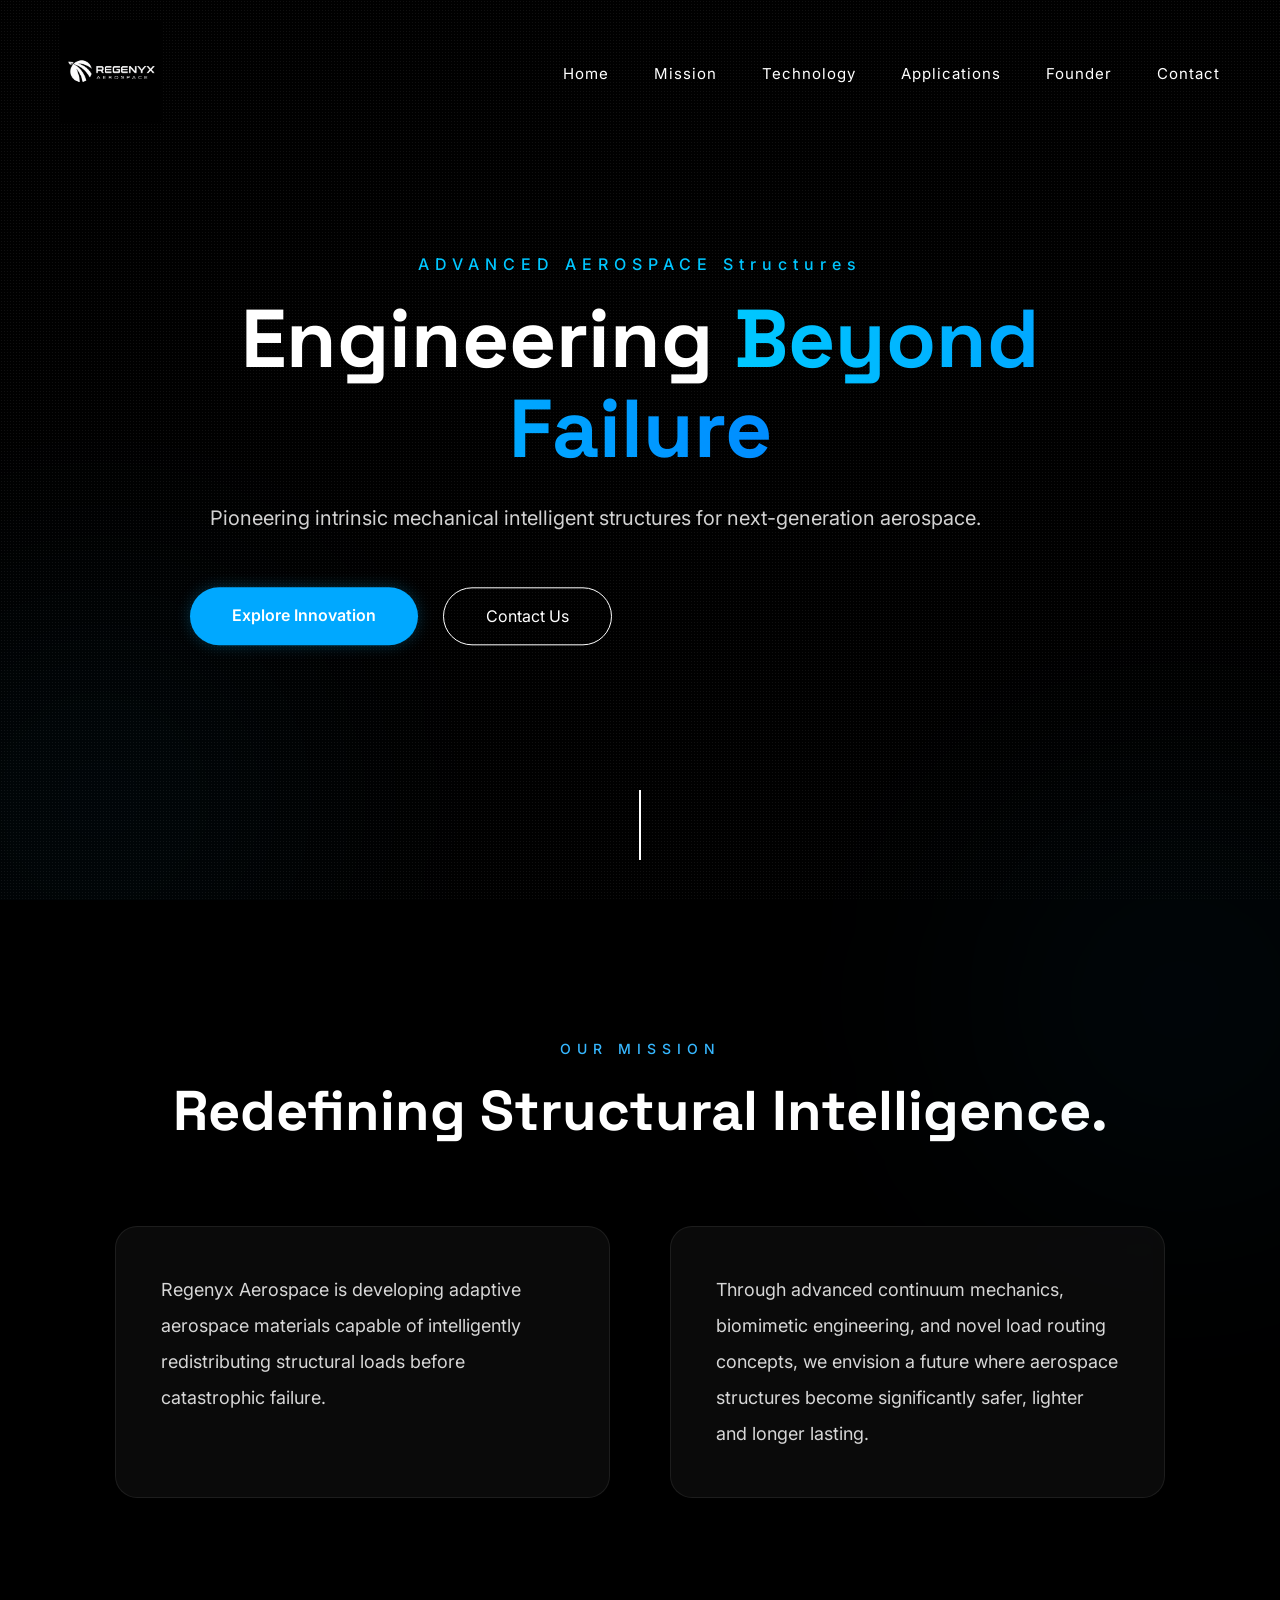
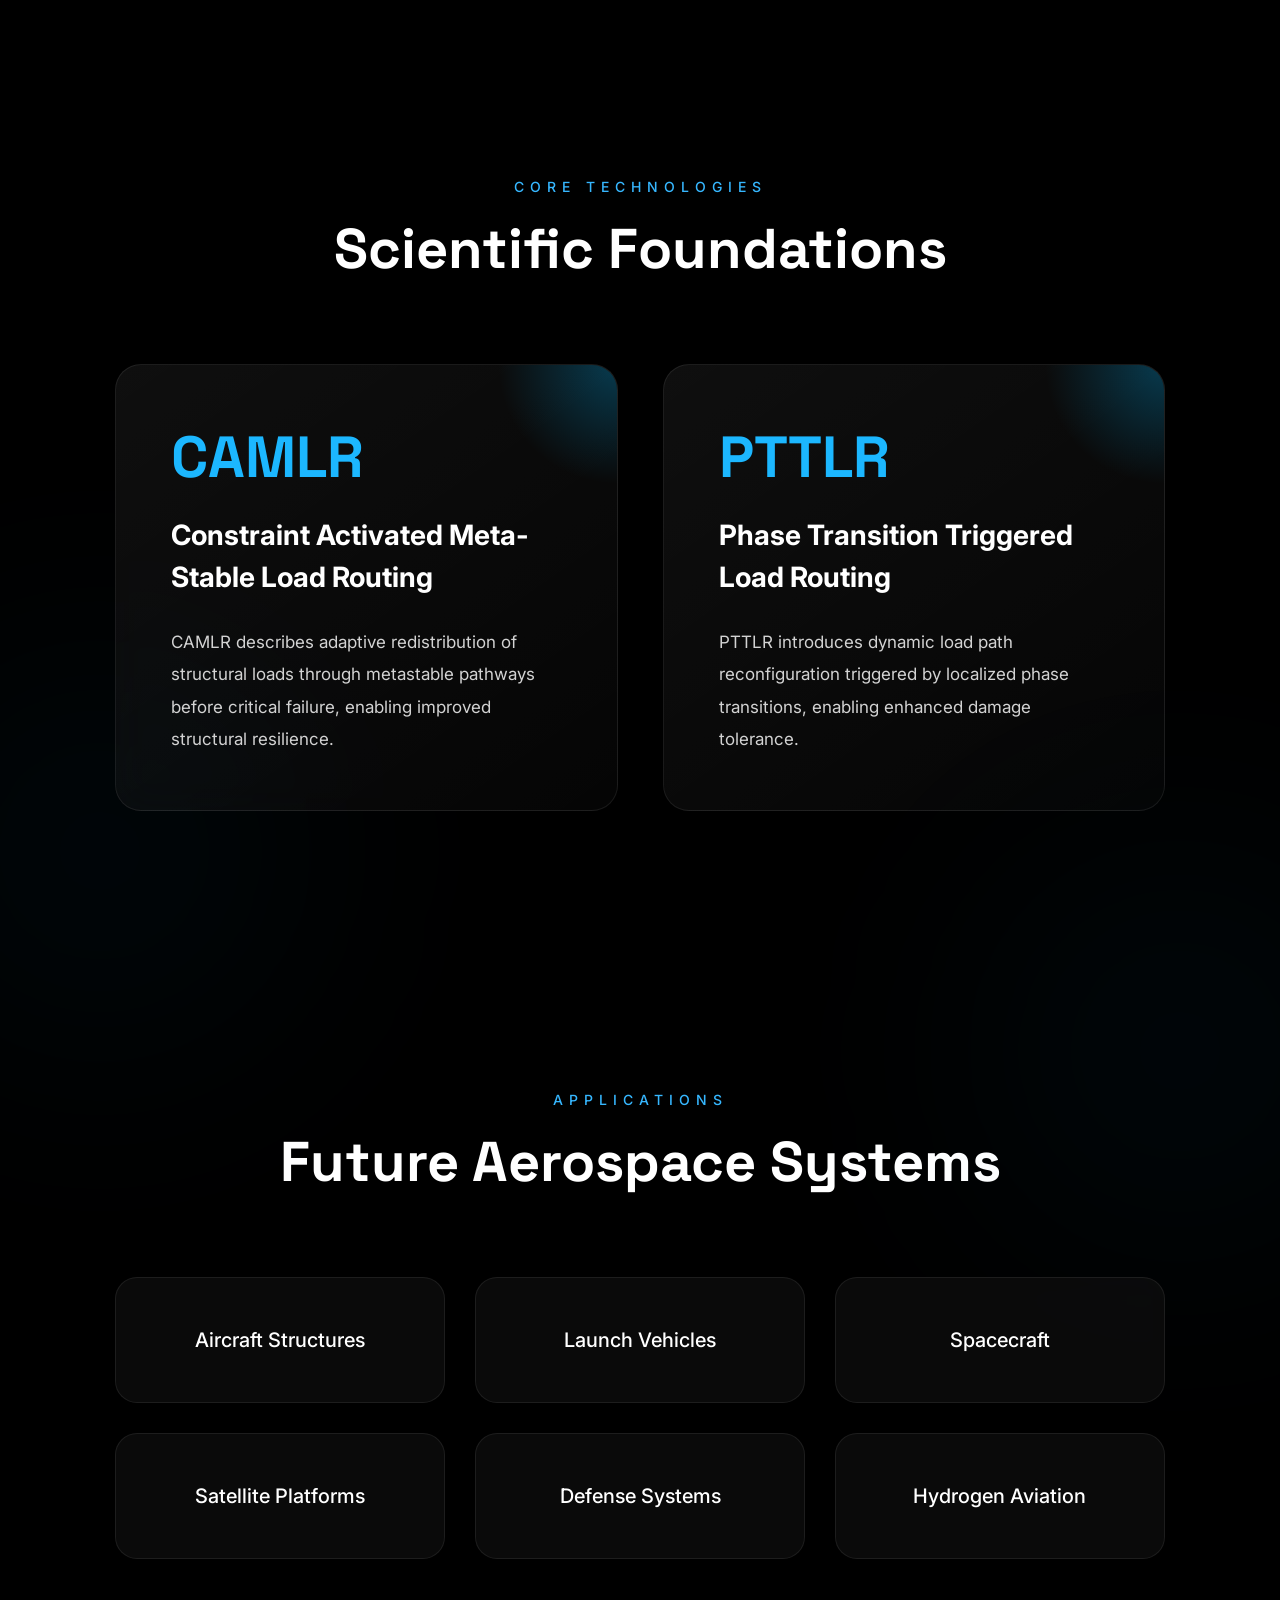
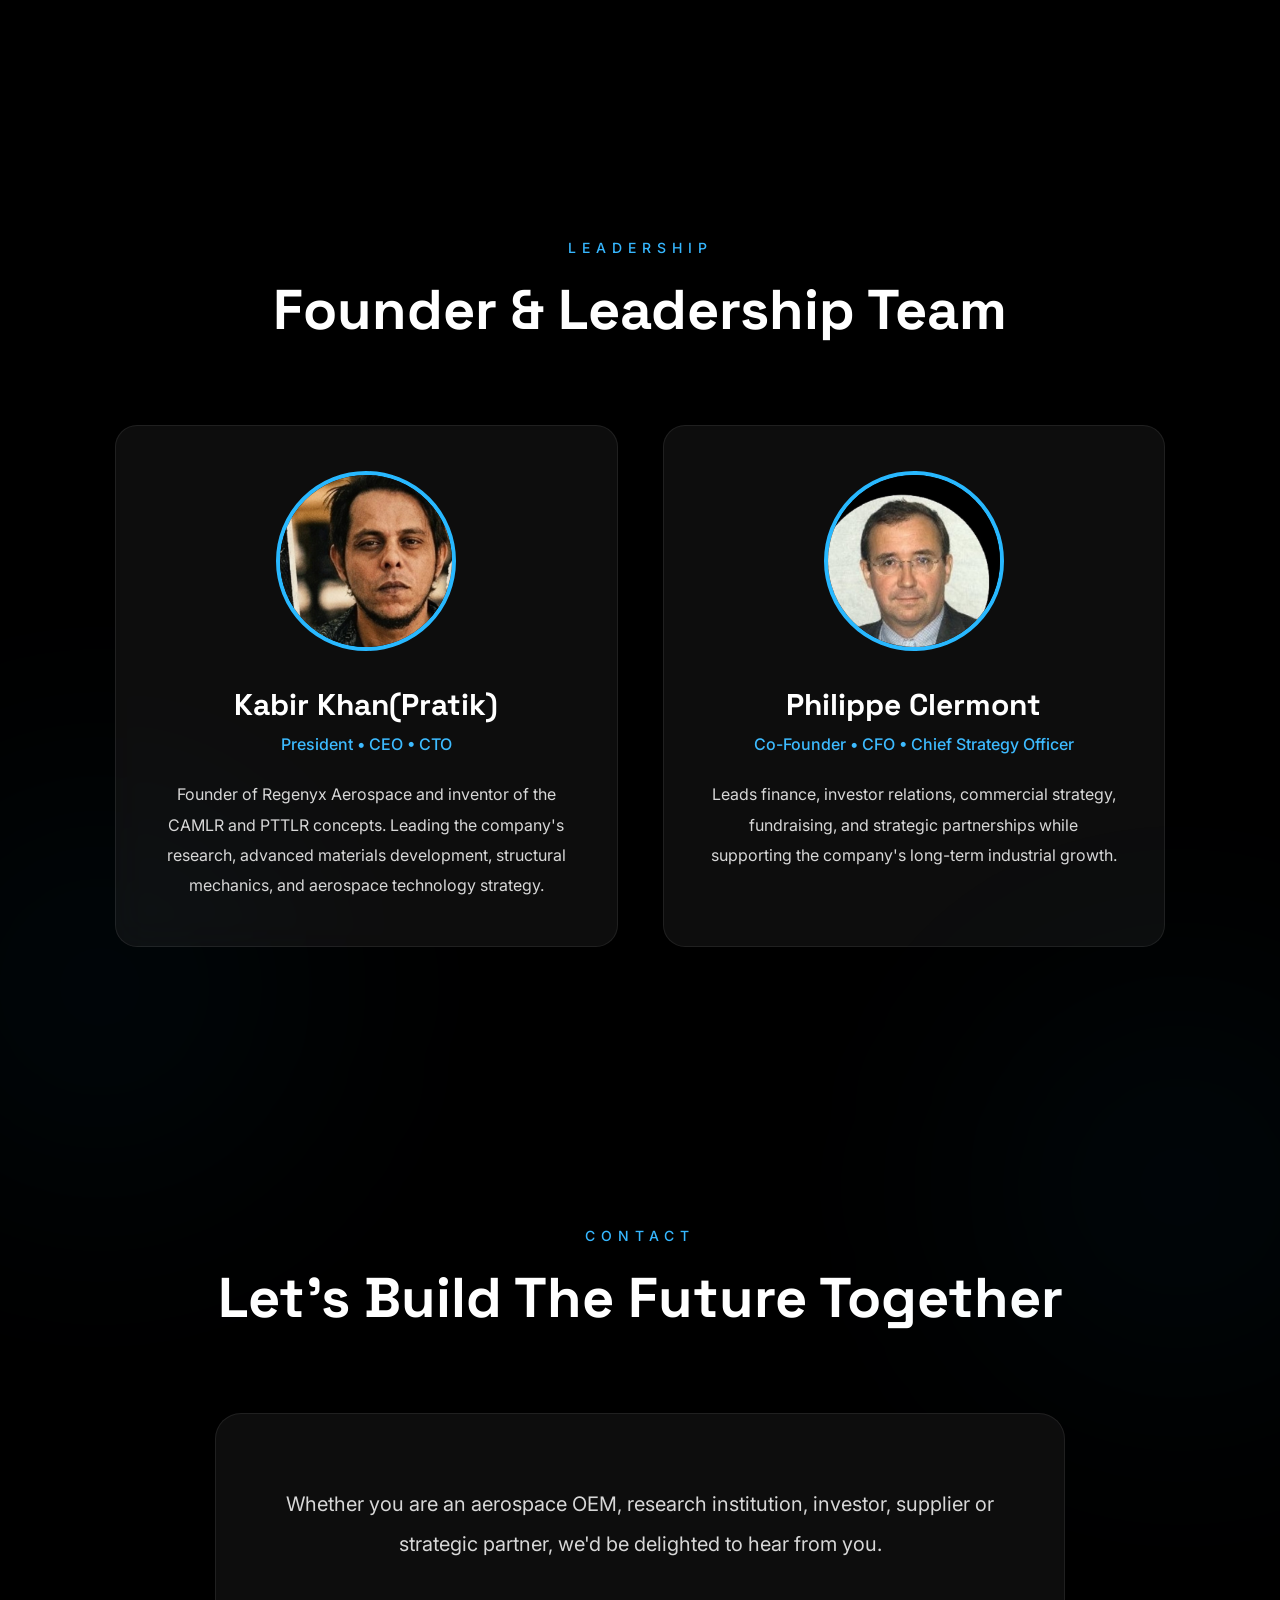
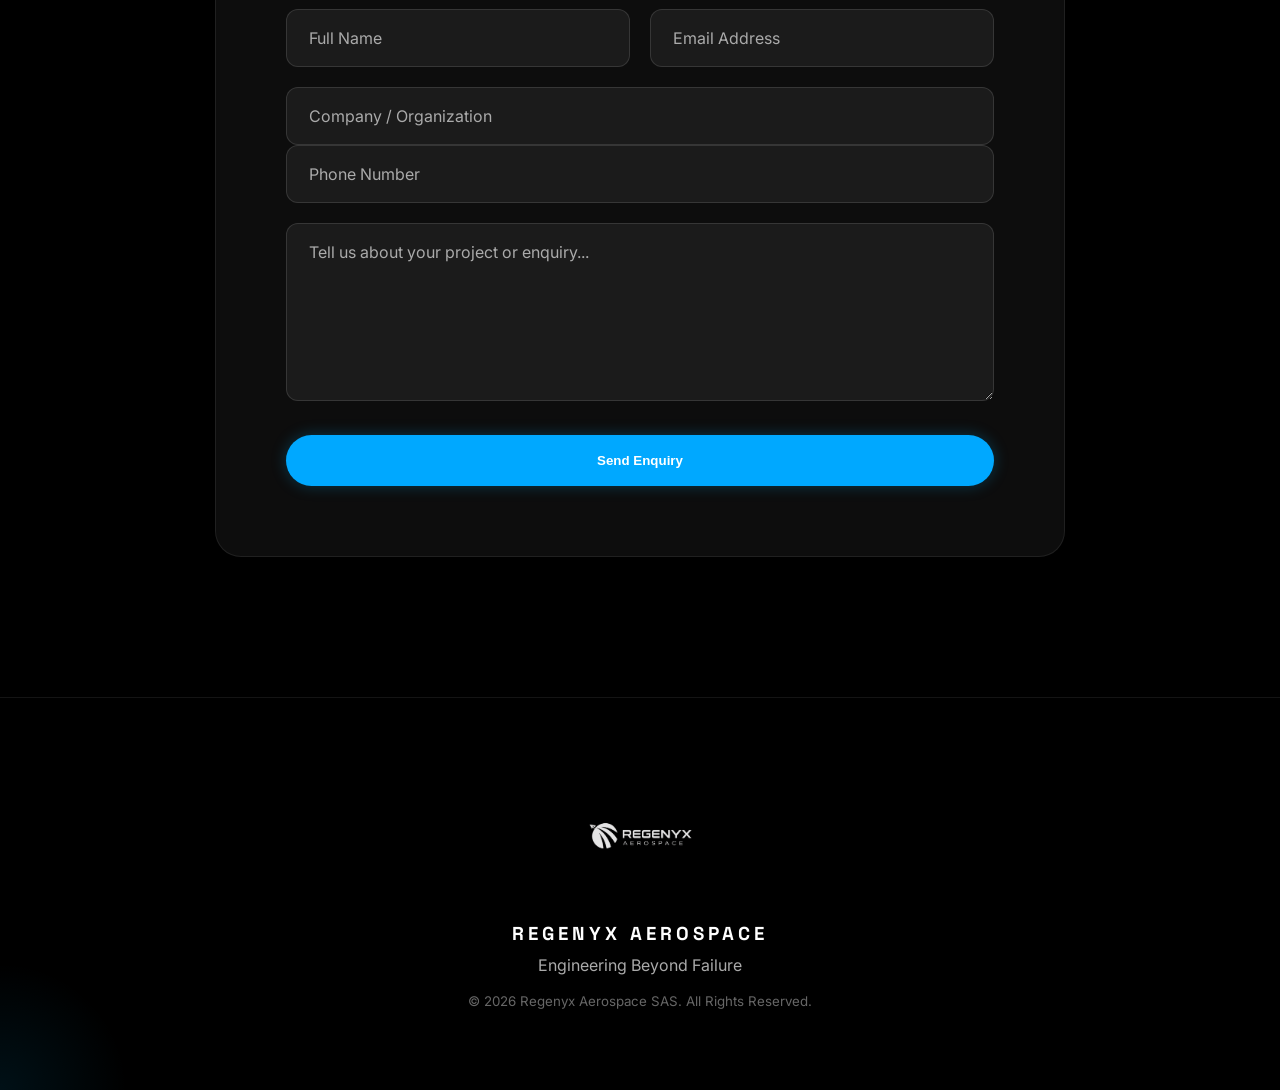
==== commit 4bcda382: "Update index.html" ====
--- a/index.html
+++ b/index.html
@@ -258,7 +258,7 @@
 
             <div class="logo">
 
-              <img src="images/regenyx website.png" alt="Regenyx Logo">
+              <img src="images/regenyx-aerospace-logo.png" alt="Regenyx Logo">
                 <div id="google_translate_element"></div>
 
             </div>
@@ -669,7 +669,7 @@
 
     <footer>
 
-        <img src="images/regenyx website.png">
+        <img src="images/regenyx-aerospace-logo.png">
 
         <h3>REGENYX AEROSPACE</h3>
 
@@ -726,7 +726,7 @@
 }
 
 </script>
-    <script>
+<script>
 function googleTranslateElementInit() {
     new google.translate.TranslateElement({
         pageLanguage: 'en',
